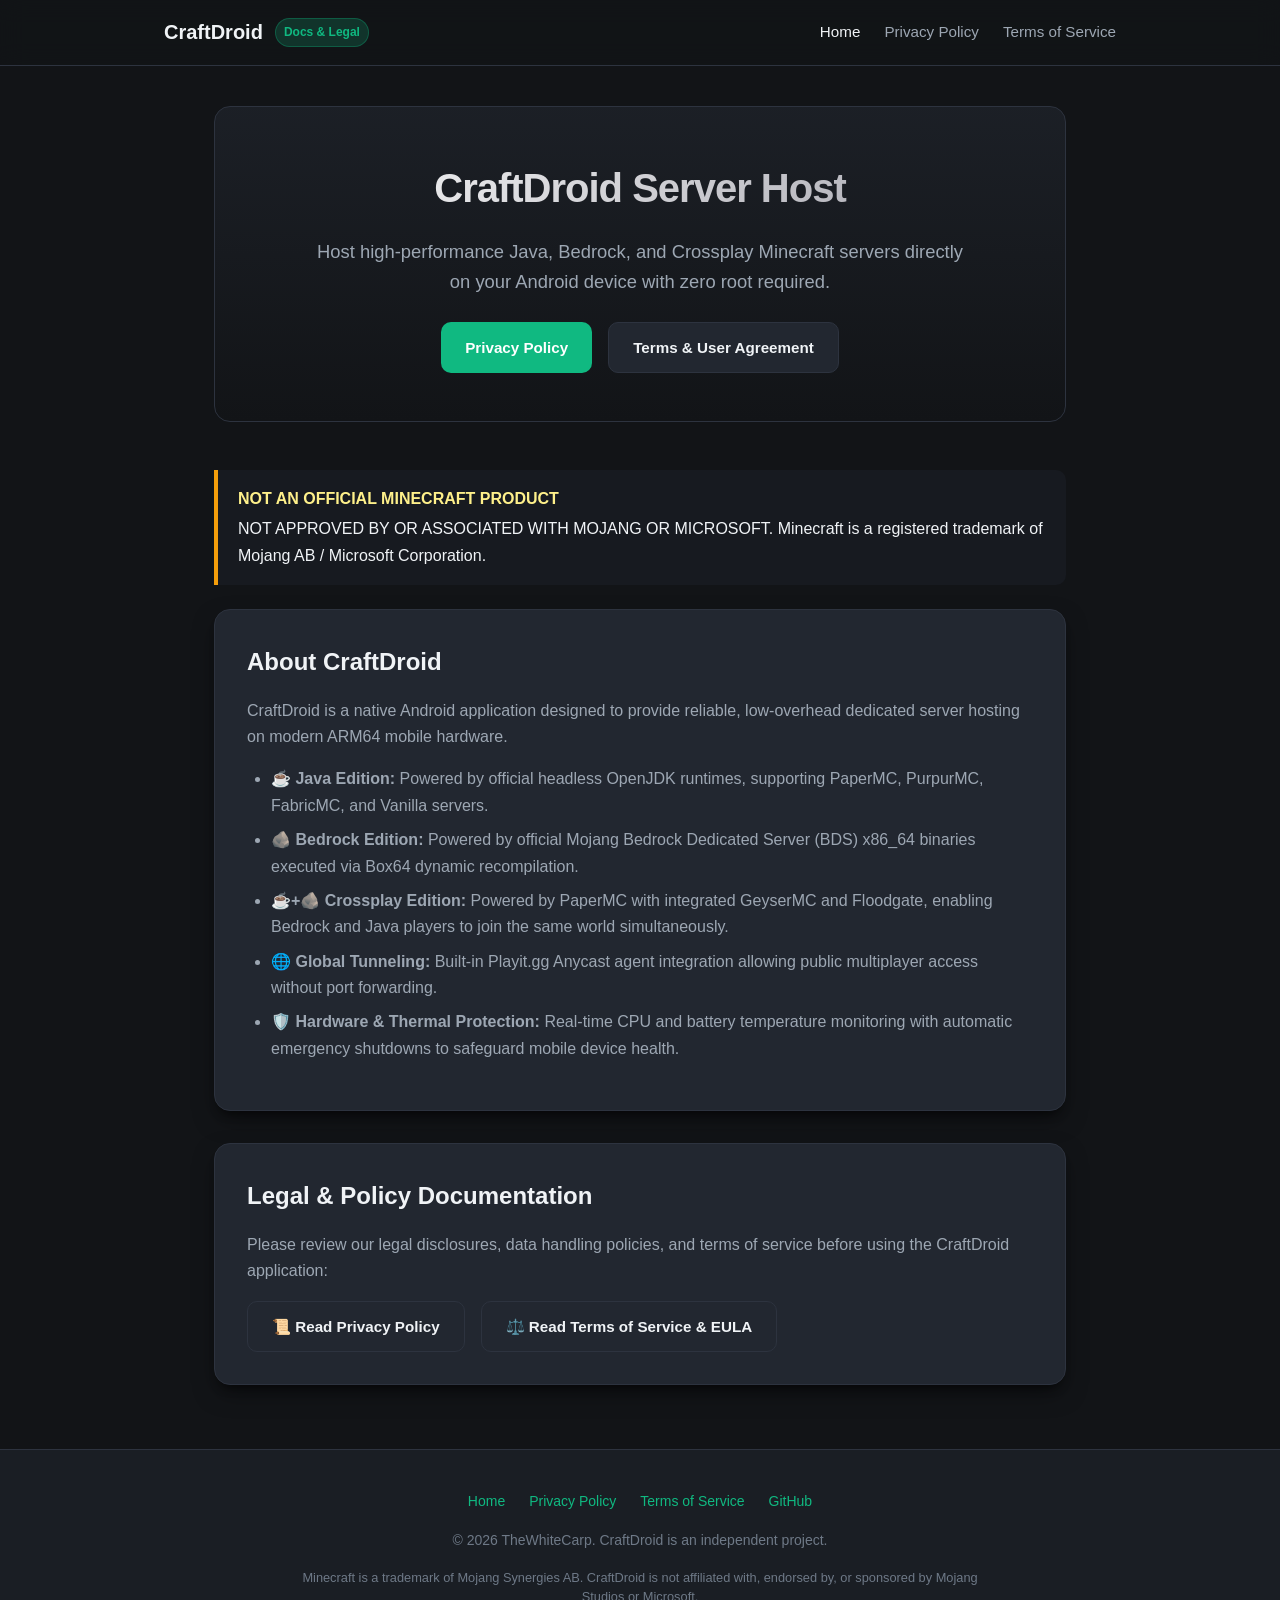
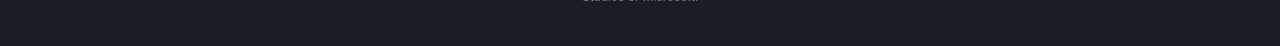
==== index.html @ e7276e92 "Initial commit: CraftDroid documentation, Privacy Policy, and Terms of Service" ====
<!DOCTYPE html>
<html lang="en">
<head>
  <meta charset="UTF-8">
  <meta name="viewport" content="width=device-width, initial-scale=1.0">
  <title>CraftDroid — Dedicated Minecraft Server Host for Android</title>
  <link rel="stylesheet" href="styles.css">
  <meta name="description" content="CraftDroid allows you to run high-performance Java, Bedrock, and Crossplay Minecraft servers directly on your Android device.">
</head>
<body>
  <header>
    <div class="nav-container">
      <a href="index.html" class="brand">
        CraftDroid <span class="badge">Docs & Legal</span>
      </a>
      <nav>
        <ul class="nav-links">
          <li><a href="index.html" class="active">Home</a></li>
          <li><a href="privacy.html">Privacy Policy</a></li>
          <li><a href="terms.html">Terms of Service</a></li>
        </ul>
      </nav>
    </div>
  </header>

  <main>
    <section class="hero">
      <h1>CraftDroid Server Host</h1>
      <p>Host high-performance Java, Bedrock, and Crossplay Minecraft servers directly on your Android device with zero root required.</p>
      <div class="btn-group">
        <a href="privacy.html" class="btn btn-primary">Privacy Policy</a>
        <a href="terms.html" class="btn btn-secondary">Terms & User Agreement</a>
      </div>
    </section>

    <div class="disclaimer-box">
      <strong>NOT AN OFFICIAL MINECRAFT PRODUCT</strong>
      NOT APPROVED BY OR ASSOCIATED WITH MOJANG OR MICROSOFT. Minecraft is a registered trademark of Mojang AB / Microsoft Corporation.
    </div>

    <section class="card">
      <h2>About CraftDroid</h2>
      <p>
        CraftDroid is a native Android application designed to provide reliable, low-overhead dedicated server hosting on modern ARM64 mobile hardware.
      </p>
      <ul>
        <li><strong>☕ Java Edition:</strong> Powered by official headless OpenJDK runtimes, supporting PaperMC, PurpurMC, FabricMC, and Vanilla servers.</li>
        <li><strong>🪨 Bedrock Edition:</strong> Powered by official Mojang Bedrock Dedicated Server (BDS) x86_64 binaries executed via Box64 dynamic recompilation.</li>
        <li><strong>☕+🪨 Crossplay Edition:</strong> Powered by PaperMC with integrated GeyserMC and Floodgate, enabling Bedrock and Java players to join the same world simultaneously.</li>
        <li><strong>🌐 Global Tunneling:</strong> Built-in Playit.gg Anycast agent integration allowing public multiplayer access without port forwarding.</li>
        <li><strong>🛡️ Hardware & Thermal Protection:</strong> Real-time CPU and battery temperature monitoring with automatic emergency shutdowns to safeguard mobile device health.</li>
      </ul>
    </section>

    <section class="card">
      <h2>Legal & Policy Documentation</h2>
      <p>
        Please review our legal disclosures, data handling policies, and terms of service before using the CraftDroid application:
      </p>
      <div class="btn-group" style="justify-content: flex-start;">
        <a href="privacy.html" class="btn btn-secondary">📜 Read Privacy Policy</a>
        <a href="terms.html" class="btn btn-secondary">⚖️ Read Terms of Service & EULA</a>
      </div>
    </section>
  </main>

  <footer>
    <div class="footer-content">
      <div class="footer-links">
        <a href="index.html">Home</a>
        <a href="privacy.html">Privacy Policy</a>
        <a href="terms.html">Terms of Service</a>
        <a href="https://github.com/TheWhiteCarp/CraftDroid.github.io" target="_blank" rel="noopener">GitHub</a>
      </div>
      <p>&copy; 2026 TheWhiteCarp. CraftDroid is an independent project.</p>
      <p class="footer-disclaimer">
        Minecraft is a trademark of Mojang Synergies AB. CraftDroid is not affiliated with, endorsed by, or sponsored by Mojang Studios or Microsoft.
      </p>
    </div>
  </footer>
</body>
</html>
---- styles.css ----
:root {
  --bg-primary: #121417;
  --bg-secondary: #1a1e24;
  --bg-card: #222730;
  --text-primary: #f0f3f6;
  --text-secondary: #9da7b3;
  --text-muted: #6e7987;
  --accent-green: #38bdf8;
  --accent-emerald: #10b981;
  --accent-warning: #f59e0b;
  --border-color: #2d333f;
  --header-bg: rgba(18, 20, 23, 0.85);
  --shadow: 0 10px 25px -5px rgba(0, 0, 0, 0.5), 0 8px 10px -6px rgba(0, 0, 0, 0.5);
  --radius-lg: 16px;
  --radius-md: 10px;
}

* {
  box-sizing: border-box;
  margin: 0;
  padding: 0;
}

body {
  font-family: -apple-system, BlinkMacSystemFont, "Segoe UI", Roboto, Helvetica, Arial, sans-serif;
  background-color: var(--bg-primary);
  color: var(--text-primary);
  line-height: 1.65;
  -webkit-font-smoothing: antialiased;
}

a {
  color: var(--accent-emerald);
  text-decoration: none;
  transition: color 0.2s ease;
}

a:hover {
  color: #34d399;
  text-decoration: underline;
}

header {
  position: sticky;
  top: 0;
  z-index: 100;
  background-color: var(--header-bg);
  backdrop-filter: blur(12px);
  -webkit-backdrop-filter: blur(12px);
  border-bottom: 1px solid var(--border-color);
}

.nav-container {
  max-width: 1000px;
  margin: 0 auto;
  padding: 1rem 1.5rem;
  display: flex;
  align-items: center;
  justify-content: space-between;
}

.brand {
  display: flex;
  align-items: center;
  gap: 0.75rem;
  font-weight: 700;
  font-size: 1.25rem;
  color: var(--text-primary);
  text-decoration: none;
}

.brand span.badge {
  font-size: 0.75rem;
  background: rgba(16, 185, 129, 0.2);
  color: var(--accent-emerald);
  padding: 0.2rem 0.5rem;
  border-radius: 9999px;
  border: 1px solid rgba(16, 185, 129, 0.3);
}

.nav-links {
  display: flex;
  gap: 1.5rem;
  list-style: none;
}

.nav-links a {
  color: var(--text-secondary);
  font-size: 0.95rem;
  font-weight: 500;
}

.nav-links a:hover,
.nav-links a.active {
  color: var(--text-primary);
  text-decoration: none;
}

main {
  max-width: 900px;
  margin: 2.5rem auto;
  padding: 0 1.5rem;
}

.hero {
  text-align: center;
  padding: 3rem 1rem;
  background: linear-gradient(180deg, rgba(34, 39, 48, 0.6) 0%, rgba(18, 20, 23, 0) 100%);
  border-radius: var(--radius-lg);
  border: 1px solid var(--border-color);
  margin-bottom: 3rem;
}

.hero h1 {
  font-size: 2.5rem;
  font-weight: 800;
  margin-bottom: 1rem;
  letter-spacing: -0.025em;
  background: linear-gradient(135deg, #ffffff 0%, #a1a1aa 100%);
  -webkit-background-clip: text;
  -webkit-text-fill-color: transparent;
}

.hero p {
  font-size: 1.15rem;
  color: var(--text-secondary);
  max-width: 650px;
  margin: 0 auto 1.5rem auto;
}

.btn-group {
  display: flex;
  gap: 1rem;
  justify-content: center;
  flex-wrap: wrap;
}

.btn {
  display: inline-flex;
  align-items: center;
  gap: 0.5rem;
  padding: 0.75rem 1.5rem;
  border-radius: var(--radius-md);
  font-weight: 600;
  font-size: 0.95rem;
  text-decoration: none;
  transition: all 0.2s ease;
}

.btn-primary {
  background-color: var(--accent-emerald);
  color: #ffffff;
}

.btn-primary:hover {
  background-color: #059669;
  text-decoration: none;
  transform: translateY(-1px);
}

.btn-secondary {
  background-color: var(--bg-card);
  color: var(--text-primary);
  border: 1px solid var(--border-color);
}

.btn-secondary:hover {
  background-color: var(--border-color);
  text-decoration: none;
}

.card {
  background-color: var(--bg-card);
  border: 1px solid var(--border-color);
  border-radius: var(--radius-lg);
  padding: 2rem;
  margin-bottom: 2rem;
  box-shadow: var(--shadow);
}

.card h2 {
  font-size: 1.5rem;
  font-weight: 700;
  margin-bottom: 1rem;
  color: var(--text-primary);
  display: flex;
  align-items: center;
  gap: 0.5rem;
}

.card h3 {
  font-size: 1.2rem;
  font-weight: 600;
  margin-top: 1.5rem;
  margin-bottom: 0.75rem;
  color: #e2e8f0;
}

.card p {
  color: var(--text-secondary);
  margin-bottom: 1rem;
}

.card ul, .card ol {
  color: var(--text-secondary);
  margin-left: 1.5rem;
  margin-bottom: 1rem;
}

.card li {
  margin-bottom: 0.5rem;
}

.alert {
  padding: 1rem 1.25rem;
  border-radius: var(--radius-md);
  margin-bottom: 1.5rem;
  display: flex;
  gap: 0.75rem;
  font-size: 0.95rem;
}

.alert-warning {
  background-color: rgba(245, 158, 11, 0.12);
  border: 1px solid rgba(245, 158, 11, 0.3);
  color: #fbbf24;
}

.alert-info {
  background-color: rgba(16, 185, 129, 0.12);
  border: 1px solid rgba(16, 185, 129, 0.3);
  color: #34d399;
}

.disclaimer-box {
  background-color: #171a20;
  border-left: 4px solid var(--accent-warning);
  padding: 1rem 1.25rem;
  margin: 1.5rem 0;
  border-radius: 0 var(--radius-md) var(--radius-md) 0;
}

.disclaimer-box strong {
  color: #fef08a;
  display: block;
  margin-bottom: 0.25rem;
}

footer {
  border-top: 1px solid var(--border-color);
  background-color: var(--bg-secondary);
  padding: 2.5rem 1.5rem;
  margin-top: 4rem;
  text-align: center;
  color: var(--text-muted);
  font-size: 0.875rem;
}

.footer-content {
  max-width: 900px;
  margin: 0 auto;
}

.footer-links {
  display: flex;
  justify-content: center;
  gap: 1.5rem;
  margin-bottom: 1rem;
}

.footer-disclaimer {
  max-width: 700px;
  margin: 1rem auto 0 auto;
  font-size: 0.8rem;
  line-height: 1.5;
  color: var(--text-muted);
}

@media (max-width: 640px) {
  .hero h1 {
    font-size: 2rem;
  }
  .nav-container {
    flex-direction: column;
    gap: 1rem;
  }
  .card {
    padding: 1.5rem;
  }
}
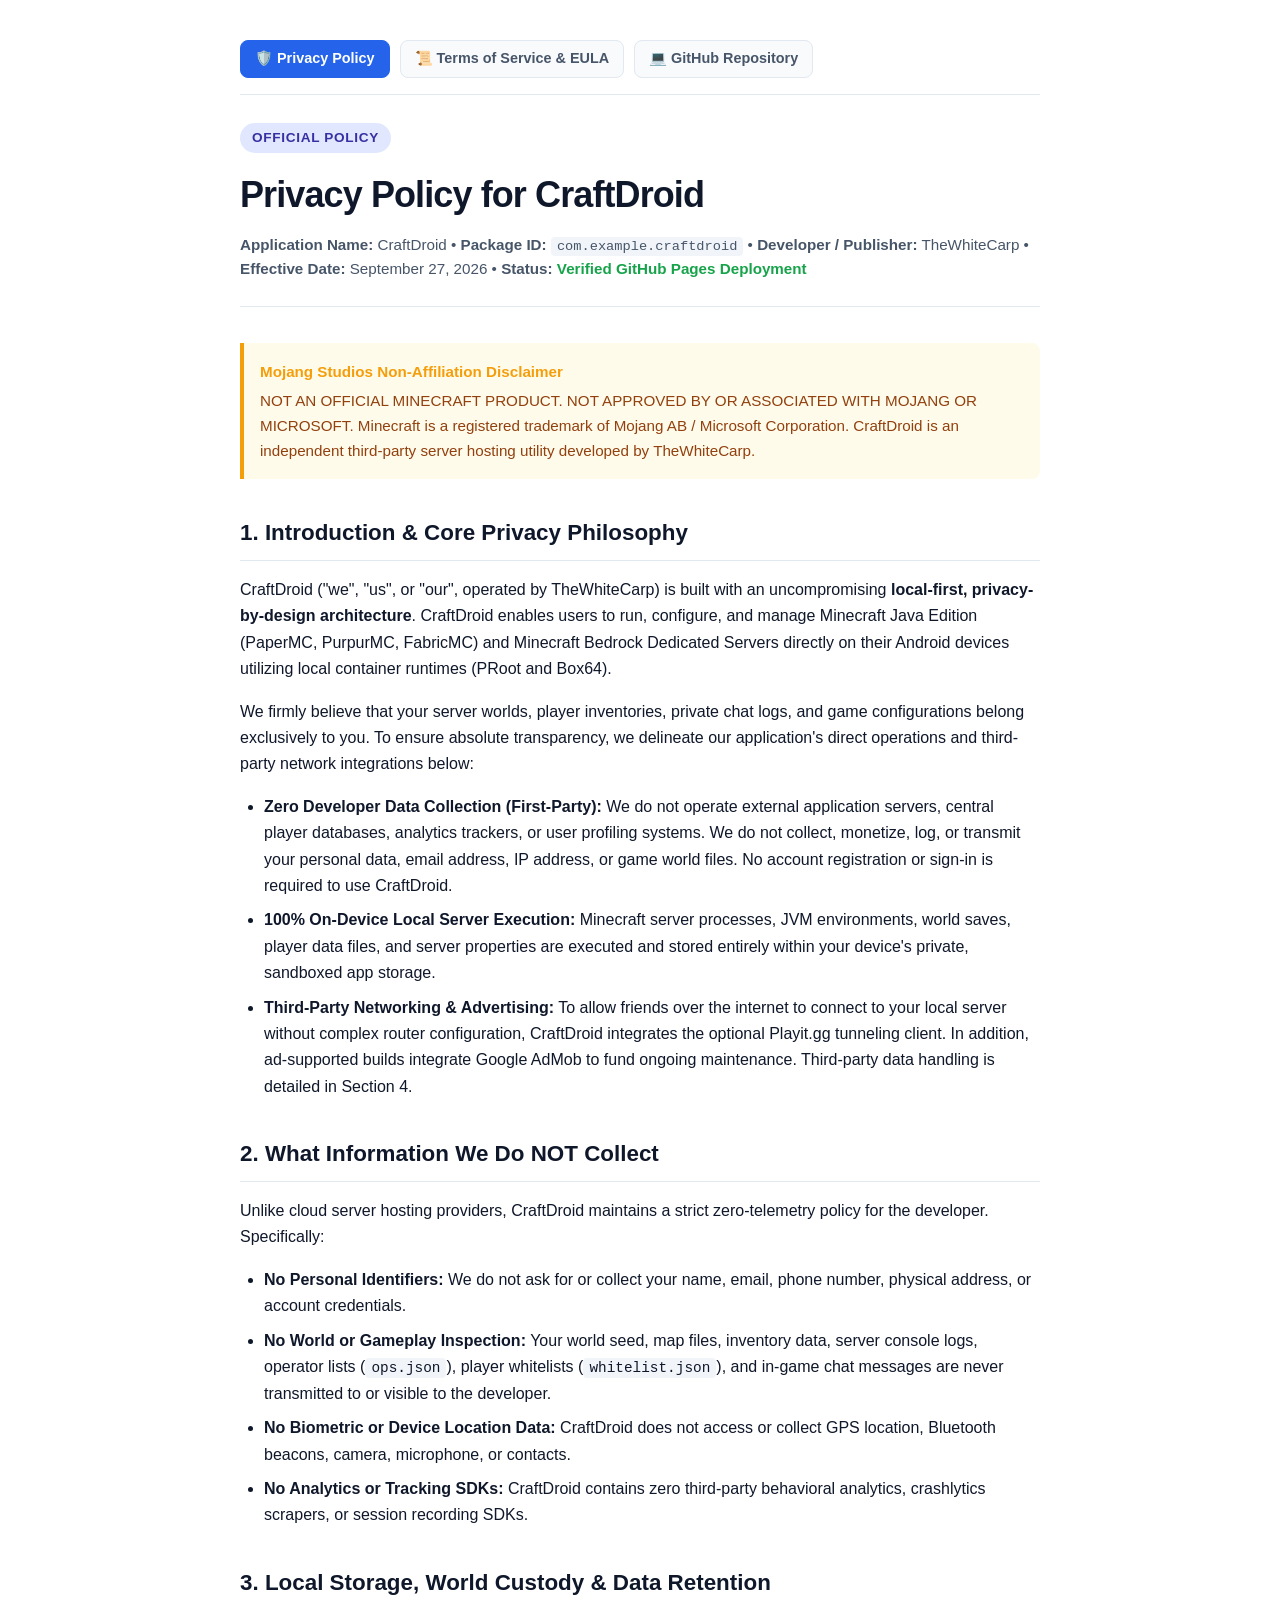
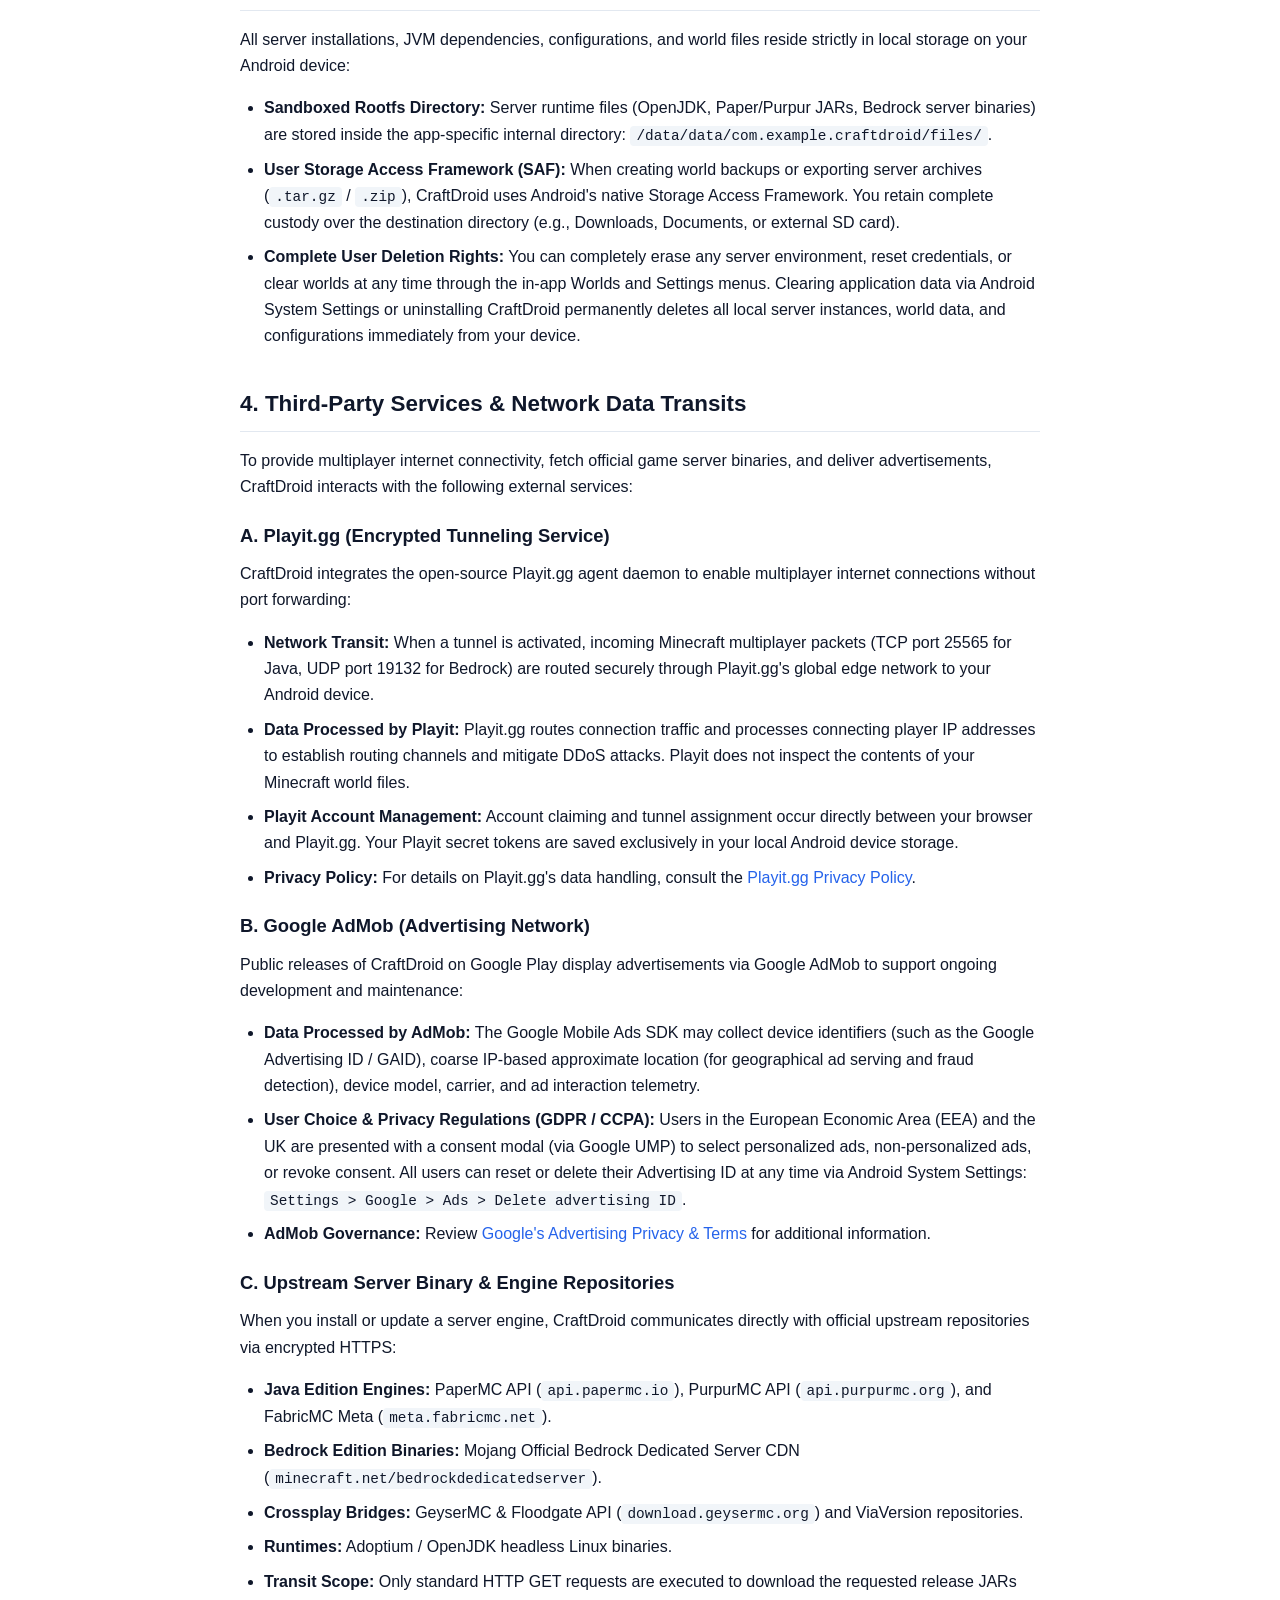
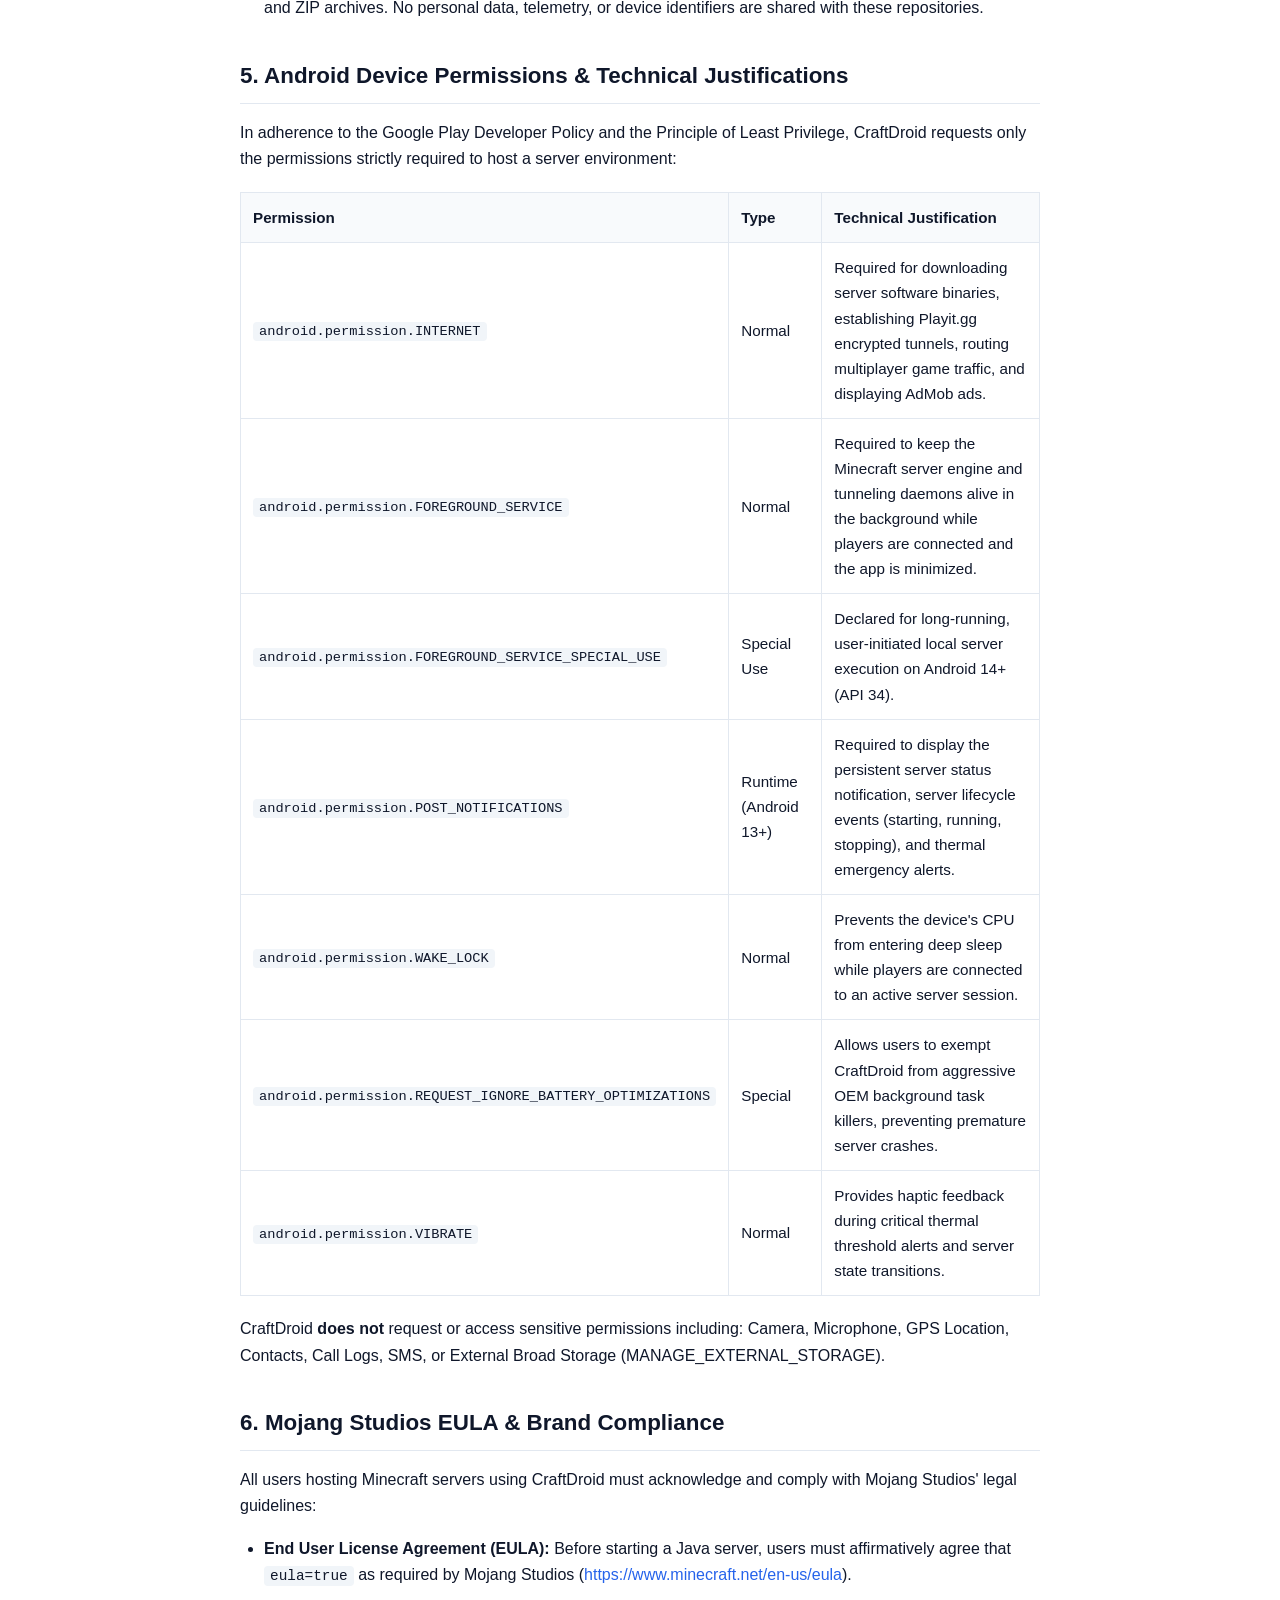
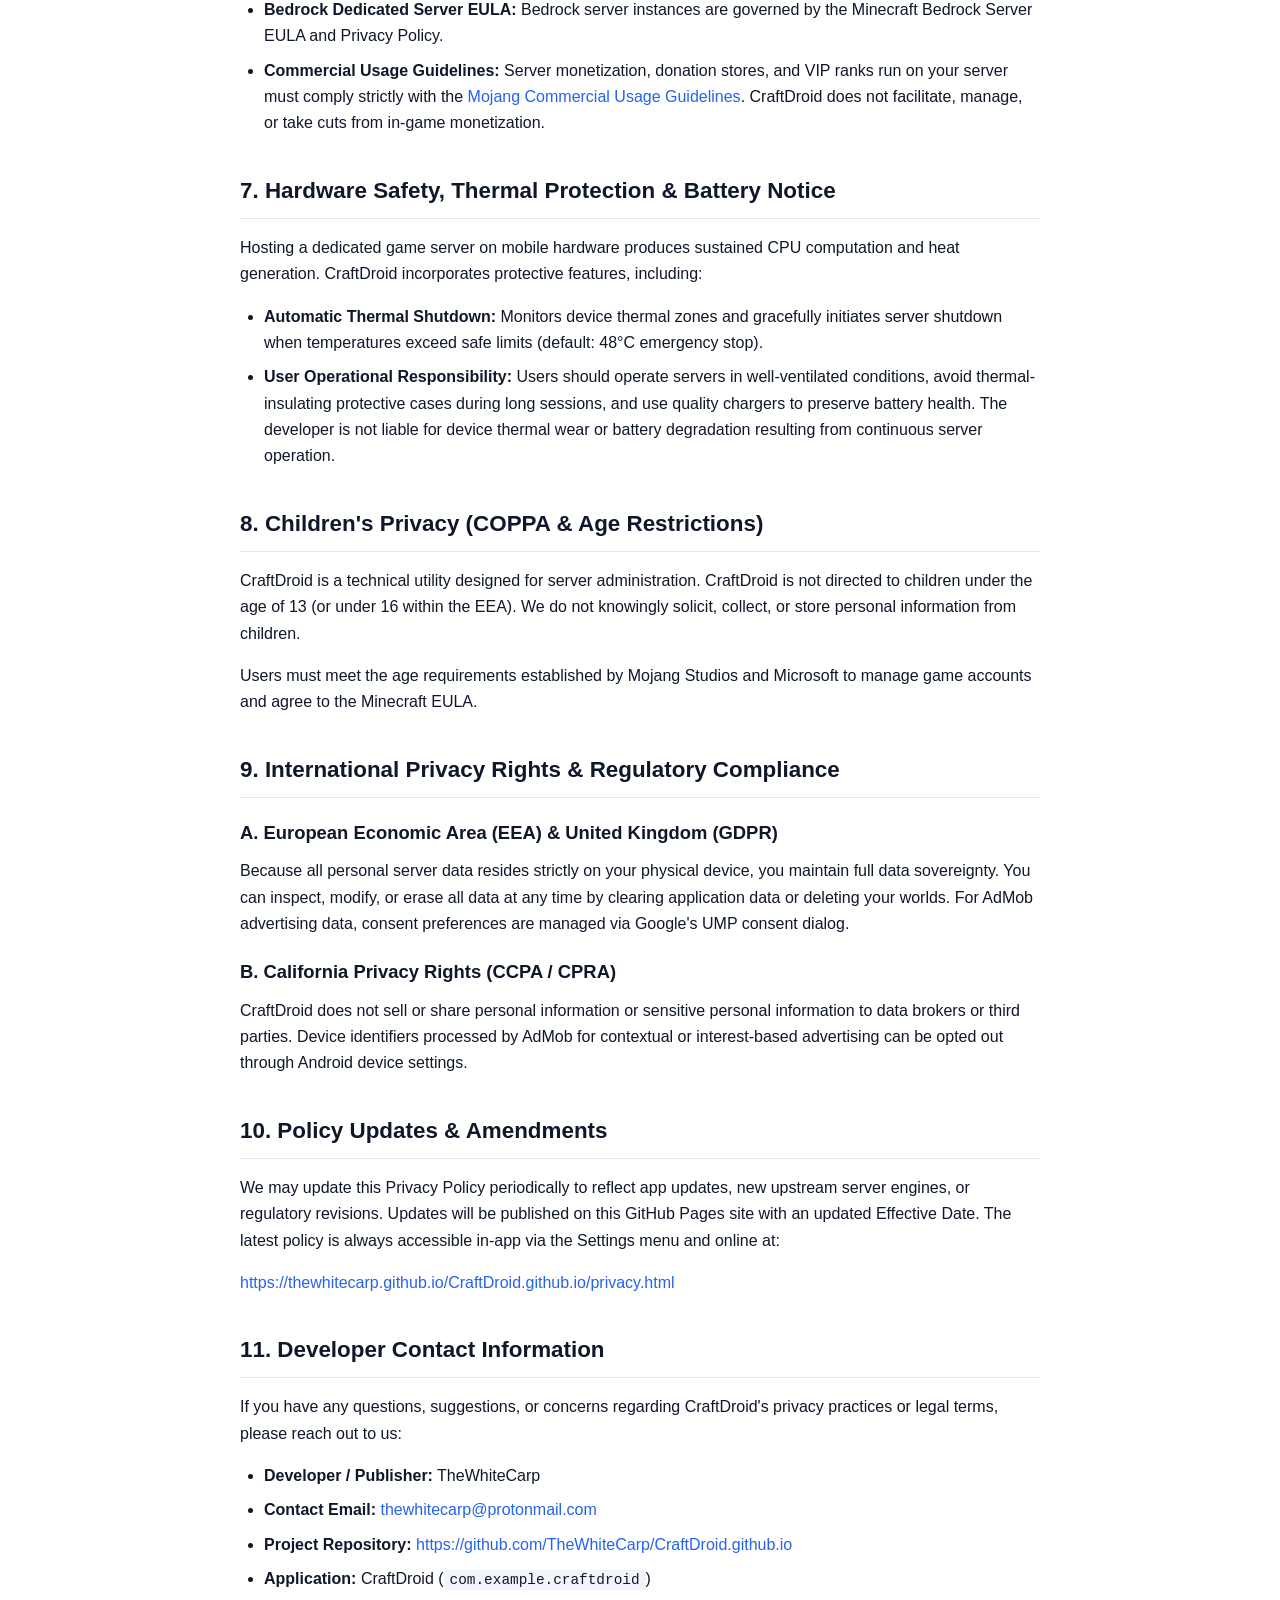
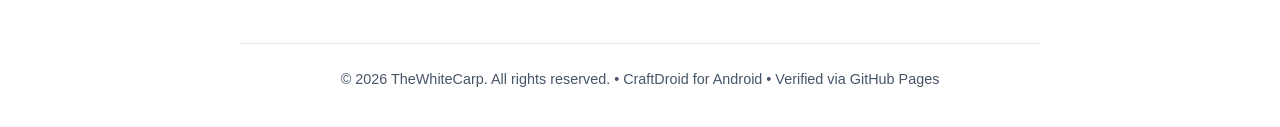
==== commit 75731f97: "Match UI and design to BRIEF.github.io with enhanced policies, terms, and Play Console Data Safety g" ====
--- a/index.html
+++ b/index.html
@@ -3,80 +3,440 @@
 <head>
   <meta charset="UTF-8">
   <meta name="viewport" content="width=device-width, initial-scale=1.0">
-  <title>CraftDroid — Dedicated Minecraft Server Host for Android</title>
-  <link rel="stylesheet" href="styles.css">
-  <meta name="description" content="CraftDroid allows you to run high-performance Java, Bedrock, and Crossplay Minecraft servers directly on your Android device.">
+  <title>Privacy Policy - CraftDroid</title>
+  <meta name="description" content="Privacy Policy for CraftDroid - An independent, local-first Minecraft server hosting and management utility for Android.">
+  <link rel="canonical" href="https://thewhitecarp.github.io/CraftDroid.github.io/">
+  <style>
+    :root {
+      --bg: #ffffff;
+      --card-bg: #f8fafc;
+      --text: #0f172a;
+      --text-muted: #475569;
+      --border: #e2e8f0;
+      --primary: #2563eb;
+      --primary-light: #eff6ff;
+      --badge-bg: #e0e7ff;
+      --badge-text: #3730a3;
+      --callout-bg: #f1f5f9;
+      --callout-border: #94a3b8;
+      --code-bg: #f1f5f9;
+      --warning-bg: #fffbeb;
+      --warning-border: #f59e0b;
+      --warning-text: #92400e;
+    }
+
+    @media (prefers-color-scheme: dark) {
+      :root {
+        --bg: #0b0f19;
+        --card-bg: #111827;
+        --text: #f3f4f6;
+        --text-muted: #9ca3af;
+        --border: #1f2937;
+        --primary: #3b82f6;
+        --primary-light: #1e293b;
+        --badge-bg: #312e81;
+        --badge-text: #c7d2fe;
+        --callout-bg: #1e293b;
+        --callout-border: #475569;
+        --code-bg: #1f2937;
+        --warning-bg: #1c1917;
+        --warning-border: #d97706;
+        --warning-text: #fef3c7;
+      }
+    }
+
+    * {
+      box-sizing: border-box;
+      margin: 0;
+      padding: 0;
+    }
+
+    body {
+      font-family: -apple-system, BlinkMacSystemFont, "Segoe UI", Roboto, Helvetica, Arial, sans-serif;
+      line-height: 1.65;
+      color: var(--text);
+      background-color: var(--bg);
+      padding: 40px 20px;
+    }
+
+    .container {
+      max-width: 800px;
+      margin: 0 auto;
+    }
+
+    /* Top Navigation Tabs */
+    .nav-tabs {
+      display: flex;
+      gap: 10px;
+      margin-bottom: 28px;
+      padding-bottom: 16px;
+      border-bottom: 1px solid var(--border);
+      flex-wrap: wrap;
+    }
+
+    .nav-tab {
+      display: inline-flex;
+      align-items: center;
+      gap: 6px;
+      padding: 6px 14px;
+      border-radius: 8px;
+      font-size: 0.9rem;
+      font-weight: 600;
+      color: var(--text-muted);
+      background-color: var(--card-bg);
+      border: 1px solid var(--border);
+      text-decoration: none;
+      transition: all 0.15s ease-in-out;
+    }
+
+    .nav-tab:hover {
+      color: var(--primary);
+      border-color: var(--primary);
+      text-decoration: none;
+    }
+
+    .nav-tab.active {
+      background-color: var(--primary);
+      color: #ffffff;
+      border-color: var(--primary);
+    }
+
+    header {
+      border-bottom: 1px solid var(--border);
+      padding-bottom: 24px;
+      margin-bottom: 36px;
+    }
+
+    .app-badge {
+      display: inline-block;
+      padding: 4px 12px;
+      border-radius: 9999px;
+      background: var(--badge-bg);
+      color: var(--badge-text);
+      font-size: 0.85rem;
+      font-weight: 600;
+      text-transform: uppercase;
+      letter-spacing: 0.05em;
+      margin-bottom: 12px;
+    }
+
+    h1 {
+      font-size: 2.25rem;
+      font-weight: 800;
+      letter-spacing: -0.025em;
+      color: var(--text);
+      margin-bottom: 8px;
+    }
+
+    .meta {
+      font-size: 0.95rem;
+      color: var(--text-muted);
+      line-height: 1.6;
+    }
+
+    h2 {
+      font-size: 1.4rem;
+      font-weight: 700;
+      margin-top: 36px;
+      margin-bottom: 16px;
+      padding-bottom: 8px;
+      border-bottom: 1px solid var(--border);
+      color: var(--text);
+    }
+
+    h3 {
+      font-size: 1.15rem;
+      font-weight: 600;
+      margin-top: 20px;
+      margin-bottom: 10px;
+      color: var(--text);
+    }
+
+    p {
+      margin-bottom: 16px;
+      color: var(--text);
+    }
+
+    ul, ol {
+      margin-bottom: 16px;
+      padding-left: 24px;
+      color: var(--text);
+    }
+
+    li {
+      margin-bottom: 8px;
+    }
+
+    a {
+      color: var(--primary);
+      text-decoration: none;
+    }
+
+    a:hover {
+      text-decoration: underline;
+    }
+
+    code {
+      font-family: ui-monospace, SFMono-Regular, Menlo, Monaco, Consolas, monospace;
+      font-size: 0.9em;
+      background-color: var(--code-bg);
+      padding: 2px 6px;
+      border-radius: 4px;
+    }
+
+    .callout {
+      background: var(--callout-bg);
+      border-left: 4px solid var(--callout-border);
+      padding: 16px;
+      border-radius: 0 8px 8px 0;
+      margin-bottom: 20px;
+      font-size: 0.95rem;
+    }
+
+    .callout strong {
+      display: block;
+      margin-bottom: 4px;
+      color: var(--text);
+    }
+
+    .callout-warning {
+      background: var(--warning-bg);
+      border-left-color: var(--warning-border);
+      color: var(--warning-text);
+    }
+
+    .callout-warning strong {
+      color: var(--warning-border);
+    }
+
+    table {
+      width: 100%;
+      border-collapse: collapse;
+      margin: 20px 0;
+      font-size: 0.95rem;
+    }
+
+    th, td {
+      border: 1px solid var(--border);
+      padding: 12px;
+      text-align: left;
+    }
+
+    th {
+      background-color: var(--card-bg);
+      font-weight: 600;
+    }
+
+    footer {
+      margin-top: 50px;
+      padding-top: 24px;
+      border-top: 1px solid var(--border);
+      font-size: 0.9rem;
+      color: var(--text-muted);
+      text-align: center;
+    }
+  </style>
 </head>
 <body>
+
+<div class="container">
+  <nav class="nav-tabs" aria-label="Documentation Navigation">
+    <a href="privacy.html" class="nav-tab active">🛡️ Privacy Policy</a>
+    <a href="terms.html" class="nav-tab">📜 Terms of Service &amp; EULA</a>
+    <a href="https://github.com/TheWhiteCarp/CraftDroid.github.io" target="_blank" rel="noopener" class="nav-tab">💻 GitHub Repository</a>
+  </nav>
+
   <header>
-    <div class="nav-container">
-      <a href="index.html" class="brand">
-        CraftDroid <span class="badge">Docs & Legal</span>
-      </a>
-      <nav>
-        <ul class="nav-links">
-          <li><a href="index.html" class="active">Home</a></li>
-          <li><a href="privacy.html">Privacy Policy</a></li>
-          <li><a href="terms.html">Terms of Service</a></li>
-        </ul>
-      </nav>
+    <span class="app-badge">Official Policy</span>
+    <h1>Privacy Policy for CraftDroid</h1>
+    <div class="meta">
+      <strong>Application Name:</strong> CraftDroid &bull; 
+      <strong>Package ID:</strong> <code>com.example.craftdroid</code> &bull; 
+      <strong>Developer / Publisher:</strong> TheWhiteCarp &bull; 
+      <strong>Effective Date:</strong> September 27, 2026 &bull; 
+      <strong>Status:</strong> <span style="color: #16a34a; font-weight: 600;">Verified GitHub Pages Deployment</span>
     </div>
   </header>
 
   <main>
-    <section class="hero">
-      <h1>CraftDroid Server Host</h1>
-      <p>Host high-performance Java, Bedrock, and Crossplay Minecraft servers directly on your Android device with zero root required.</p>
-      <div class="btn-group">
-        <a href="privacy.html" class="btn btn-primary">Privacy Policy</a>
-        <a href="terms.html" class="btn btn-secondary">Terms & User Agreement</a>
-      </div>
-    </section>
-
-    <div class="disclaimer-box">
-      <strong>NOT AN OFFICIAL MINECRAFT PRODUCT</strong>
-      NOT APPROVED BY OR ASSOCIATED WITH MOJANG OR MICROSOFT. Minecraft is a registered trademark of Mojang AB / Microsoft Corporation.
+    <div class="callout callout-warning">
+      <strong>Mojang Studios Non-Affiliation Disclaimer</strong>
+      NOT AN OFFICIAL MINECRAFT PRODUCT. NOT APPROVED BY OR ASSOCIATED WITH MOJANG OR MICROSOFT.
+      Minecraft is a registered trademark of Mojang AB / Microsoft Corporation. CraftDroid is an independent third-party server hosting utility developed by TheWhiteCarp.
     </div>
 
-    <section class="card">
-      <h2>About CraftDroid</h2>
-      <p>
-        CraftDroid is a native Android application designed to provide reliable, low-overhead dedicated server hosting on modern ARM64 mobile hardware.
-      </p>
-      <ul>
-        <li><strong>☕ Java Edition:</strong> Powered by official headless OpenJDK runtimes, supporting PaperMC, PurpurMC, FabricMC, and Vanilla servers.</li>
-        <li><strong>🪨 Bedrock Edition:</strong> Powered by official Mojang Bedrock Dedicated Server (BDS) x86_64 binaries executed via Box64 dynamic recompilation.</li>
-        <li><strong>☕+🪨 Crossplay Edition:</strong> Powered by PaperMC with integrated GeyserMC and Floodgate, enabling Bedrock and Java players to join the same world simultaneously.</li>
-        <li><strong>🌐 Global Tunneling:</strong> Built-in Playit.gg Anycast agent integration allowing public multiplayer access without port forwarding.</li>
-        <li><strong>🛡️ Hardware & Thermal Protection:</strong> Real-time CPU and battery temperature monitoring with automatic emergency shutdowns to safeguard mobile device health.</li>
-      </ul>
-    </section>
-
-    <section class="card">
-      <h2>Legal & Policy Documentation</h2>
-      <p>
-        Please review our legal disclosures, data handling policies, and terms of service before using the CraftDroid application:
-      </p>
-      <div class="btn-group" style="justify-content: flex-start;">
-        <a href="privacy.html" class="btn btn-secondary">📜 Read Privacy Policy</a>
-        <a href="terms.html" class="btn btn-secondary">⚖️ Read Terms of Service & EULA</a>
-      </div>
+    <section>
+      <h2>1. Introduction &amp; Core Privacy Philosophy</h2>
+      <p>CraftDroid ("we", "us", or "our", operated by TheWhiteCarp) is built with an uncompromising <strong>local-first, privacy-by-design architecture</strong>. CraftDroid enables users to run, configure, and manage Minecraft Java Edition (PaperMC, PurpurMC, FabricMC) and Minecraft Bedrock Dedicated Servers directly on their Android devices utilizing local container runtimes (PRoot and Box64).</p>
+      <p>We firmly believe that your server worlds, player inventories, private chat logs, and game configurations belong exclusively to you. To ensure absolute transparency, we delineate our application's direct operations and third-party network integrations below:</p>
+      <ul>
+        <li><strong>Zero Developer Data Collection (First-Party):</strong> We do not operate external application servers, central player databases, analytics trackers, or user profiling systems. We do not collect, monetize, log, or transmit your personal data, email address, IP address, or game world files. No account registration or sign-in is required to use CraftDroid.</li>
+        <li><strong>100% On-Device Local Server Execution:</strong> Minecraft server processes, JVM environments, world saves, player data files, and server properties are executed and stored entirely within your device's private, sandboxed app storage.</li>
+        <li><strong>Third-Party Networking &amp; Advertising:</strong> To allow friends over the internet to connect to your local server without complex router configuration, CraftDroid integrates the optional Playit.gg tunneling client. In addition, ad-supported builds integrate Google AdMob to fund ongoing maintenance. Third-party data handling is detailed in Section 4.</li>
+      </ul>
+    </section>
+
+    <section>
+      <h2>2. What Information We Do NOT Collect</h2>
+      <p>Unlike cloud server hosting providers, CraftDroid maintains a strict zero-telemetry policy for the developer. Specifically:</p>
+      <ul>
+        <li><strong>No Personal Identifiers:</strong> We do not ask for or collect your name, email, phone number, physical address, or account credentials.</li>
+        <li><strong>No World or Gameplay Inspection:</strong> Your world seed, map files, inventory data, server console logs, operator lists (<code>ops.json</code>), player whitelists (<code>whitelist.json</code>), and in-game chat messages are never transmitted to or visible to the developer.</li>
+        <li><strong>No Biometric or Device Location Data:</strong> CraftDroid does not access or collect GPS location, Bluetooth beacons, camera, microphone, or contacts.</li>
+        <li><strong>No Analytics or Tracking SDKs:</strong> CraftDroid contains zero third-party behavioral analytics, crashlytics scrapers, or session recording SDKs.</li>
+      </ul>
+    </section>
+
+    <section>
+      <h2>3. Local Storage, World Custody &amp; Data Retention</h2>
+      <p>All server installations, JVM dependencies, configurations, and world files reside strictly in local storage on your Android device:</p>
+      <ul>
+        <li><strong>Sandboxed Rootfs Directory:</strong> Server runtime files (OpenJDK, Paper/Purpur JARs, Bedrock server binaries) are stored inside the app-specific internal directory: <code>/data/data/com.example.craftdroid/files/</code>.</li>
+        <li><strong>User Storage Access Framework (SAF):</strong> When creating world backups or exporting server archives (<code>.tar.gz</code> / <code>.zip</code>), CraftDroid uses Android's native Storage Access Framework. You retain complete custody over the destination directory (e.g., Downloads, Documents, or external SD card).</li>
+        <li><strong>Complete User Deletion Rights:</strong> You can completely erase any server environment, reset credentials, or clear worlds at any time through the in-app Worlds and Settings menus. Clearing application data via Android System Settings or uninstalling CraftDroid permanently deletes all local server instances, world data, and configurations immediately from your device.</li>
+      </ul>
+    </section>
+
+    <section>
+      <h2>4. Third-Party Services &amp; Network Data Transits</h2>
+      <p>To provide multiplayer internet connectivity, fetch official game server binaries, and deliver advertisements, CraftDroid interacts with the following external services:</p>
+
+      <h3>A. Playit.gg (Encrypted Tunneling Service)</h3>
+      <p>CraftDroid integrates the open-source Playit.gg agent daemon to enable multiplayer internet connections without port forwarding:</p>
+      <ul>
+        <li><strong>Network Transit:</strong> When a tunnel is activated, incoming Minecraft multiplayer packets (TCP port 25565 for Java, UDP port 19132 for Bedrock) are routed securely through Playit.gg's global edge network to your Android device.</li>
+        <li><strong>Data Processed by Playit:</strong> Playit.gg routes connection traffic and processes connecting player IP addresses to establish routing channels and mitigate DDoS attacks. Playit does not inspect the contents of your Minecraft world files.</li>
+        <li><strong>Playit Account Management:</strong> Account claiming and tunnel assignment occur directly between your browser and Playit.gg. Your Playit secret tokens are saved exclusively in your local Android device storage.</li>
+        <li><strong>Privacy Policy:</strong> For details on Playit.gg's data handling, consult the <a href="https://playit.gg/privacy" target="_blank" rel="noopener">Playit.gg Privacy Policy</a>.</li>
+      </ul>
+
+      <h3>B. Google AdMob (Advertising Network)</h3>
+      <p>Public releases of CraftDroid on Google Play display advertisements via Google AdMob to support ongoing development and maintenance:</p>
+      <ul>
+        <li><strong>Data Processed by AdMob:</strong> The Google Mobile Ads SDK may collect device identifiers (such as the Google Advertising ID / GAID), coarse IP-based approximate location (for geographical ad serving and fraud detection), device model, carrier, and ad interaction telemetry.</li>
+        <li><strong>User Choice &amp; Privacy Regulations (GDPR / CCPA):</strong> Users in the European Economic Area (EEA) and the UK are presented with a consent modal (via Google UMP) to select personalized ads, non-personalized ads, or revoke consent. All users can reset or delete their Advertising ID at any time via Android System Settings: <code>Settings &gt; Google &gt; Ads &gt; Delete advertising ID</code>.</li>
+        <li><strong>AdMob Governance:</strong> Review <a href="https://policies.google.com/technologies/ads" target="_blank" rel="noopener">Google's Advertising Privacy &amp; Terms</a> for additional information.</li>
+      </ul>
+
+      <h3>C. Upstream Server Binary &amp; Engine Repositories</h3>
+      <p>When you install or update a server engine, CraftDroid communicates directly with official upstream repositories via encrypted HTTPS:</p>
+      <ul>
+        <li><strong>Java Edition Engines:</strong> PaperMC API (<code>api.papermc.io</code>), PurpurMC API (<code>api.purpurmc.org</code>), and FabricMC Meta (<code>meta.fabricmc.net</code>).</li>
+        <li><strong>Bedrock Edition Binaries:</strong> Mojang Official Bedrock Dedicated Server CDN (<code>minecraft.net/bedrockdedicatedserver</code>).</li>
+        <li><strong>Crossplay Bridges:</strong> GeyserMC &amp; Floodgate API (<code>download.geysermc.org</code>) and ViaVersion repositories.</li>
+        <li><strong>Runtimes:</strong> Adoptium / OpenJDK headless Linux binaries.</li>
+        <li><strong>Transit Scope:</strong> Only standard HTTP GET requests are executed to download the requested release JARs and ZIP archives. No personal data, telemetry, or device identifiers are shared with these repositories.</li>
+      </ul>
+    </section>
+
+    <section>
+      <h2>5. Android Device Permissions &amp; Technical Justifications</h2>
+      <p>In adherence to the Google Play Developer Policy and the Principle of Least Privilege, CraftDroid requests only the permissions strictly required to host a server environment:</p>
+      <table>
+        <thead>
+          <tr>
+            <th>Permission</th>
+            <th>Type</th>
+            <th>Technical Justification</th>
+          </tr>
+        </thead>
+        <tbody>
+          <tr>
+            <td><code>android.permission.INTERNET</code></td>
+            <td>Normal</td>
+            <td>Required for downloading server software binaries, establishing Playit.gg encrypted tunnels, routing multiplayer game traffic, and displaying AdMob ads.</td>
+          </tr>
+          <tr>
+            <td><code>android.permission.FOREGROUND_SERVICE</code></td>
+            <td>Normal</td>
+            <td>Required to keep the Minecraft server engine and tunneling daemons alive in the background while players are connected and the app is minimized.</td>
+          </tr>
+          <tr>
+            <td><code>android.permission.FOREGROUND_SERVICE_SPECIAL_USE</code></td>
+            <td>Special Use</td>
+            <td>Declared for long-running, user-initiated local server execution on Android 14+ (API 34).</td>
+          </tr>
+          <tr>
+            <td><code>android.permission.POST_NOTIFICATIONS</code></td>
+            <td>Runtime (Android 13+)</td>
+            <td>Required to display the persistent server status notification, server lifecycle events (starting, running, stopping), and thermal emergency alerts.</td>
+          </tr>
+          <tr>
+            <td><code>android.permission.WAKE_LOCK</code></td>
+            <td>Normal</td>
+            <td>Prevents the device's CPU from entering deep sleep while players are connected to an active server session.</td>
+          </tr>
+          <tr>
+            <td><code>android.permission.REQUEST_IGNORE_BATTERY_OPTIMIZATIONS</code></td>
+            <td>Special</td>
+            <td>Allows users to exempt CraftDroid from aggressive OEM background task killers, preventing premature server crashes.</td>
+          </tr>
+          <tr>
+            <td><code>android.permission.VIBRATE</code></td>
+            <td>Normal</td>
+            <td>Provides haptic feedback during critical thermal threshold alerts and server state transitions.</td>
+          </tr>
+        </tbody>
+      </table>
+      <p>CraftDroid <strong>does not</strong> request or access sensitive permissions including: Camera, Microphone, GPS Location, Contacts, Call Logs, SMS, or External Broad Storage (MANAGE_EXTERNAL_STORAGE).</p>
+    </section>
+
+    <section>
+      <h2>6. Mojang Studios EULA &amp; Brand Compliance</h2>
+      <p>All users hosting Minecraft servers using CraftDroid must acknowledge and comply with Mojang Studios' legal guidelines:</p>
+      <ul>
+        <li><strong>End User License Agreement (EULA):</strong> Before starting a Java server, users must affirmatively agree that <code>eula=true</code> as required by Mojang Studios (<a href="https://www.minecraft.net/en-us/eula" target="_blank" rel="noopener">https://www.minecraft.net/en-us/eula</a>).</li>
+        <li><strong>Bedrock Dedicated Server EULA:</strong> Bedrock server instances are governed by the Minecraft Bedrock Server EULA and Privacy Policy.</li>
+        <li><strong>Commercial Usage Guidelines:</strong> Server monetization, donation stores, and VIP ranks run on your server must comply strictly with the <a href="https://www.minecraft.net/en-us/usage-guidelines" target="_blank" rel="noopener">Mojang Commercial Usage Guidelines</a>. CraftDroid does not facilitate, manage, or take cuts from in-game monetization.</li>
+      </ul>
+    </section>
+
+    <section>
+      <h2>7. Hardware Safety, Thermal Protection &amp; Battery Notice</h2>
+      <p>Hosting a dedicated game server on mobile hardware produces sustained CPU computation and heat generation. CraftDroid incorporates protective features, including:</p>
+      <ul>
+        <li><strong>Automatic Thermal Shutdown:</strong> Monitors device thermal zones and gracefully initiates server shutdown when temperatures exceed safe limits (default: 48°C emergency stop).</li>
+        <li><strong>User Operational Responsibility:</strong> Users should operate servers in well-ventilated conditions, avoid thermal-insulating protective cases during long sessions, and use quality chargers to preserve battery health. The developer is not liable for device thermal wear or battery degradation resulting from continuous server operation.</li>
+      </ul>
+    </section>
+
+    <section>
+      <h2>8. Children's Privacy (COPPA &amp; Age Restrictions)</h2>
+      <p>CraftDroid is a technical utility designed for server administration. CraftDroid is not directed to children under the age of 13 (or under 16 within the EEA). We do not knowingly solicit, collect, or store personal information from children.</p>
+      <p>Users must meet the age requirements established by Mojang Studios and Microsoft to manage game accounts and agree to the Minecraft EULA.</p>
+    </section>
+
+    <section>
+      <h2>9. International Privacy Rights &amp; Regulatory Compliance</h2>
+      <h3>A. European Economic Area (EEA) &amp; United Kingdom (GDPR)</h3>
+      <p>Because all personal server data resides strictly on your physical device, you maintain full data sovereignty. You can inspect, modify, or erase all data at any time by clearing application data or deleting your worlds. For AdMob advertising data, consent preferences are managed via Google's UMP consent dialog.</p>
+
+      <h3>B. California Privacy Rights (CCPA / CPRA)</h3>
+      <p>CraftDroid does not sell or share personal information or sensitive personal information to data brokers or third parties. Device identifiers processed by AdMob for contextual or interest-based advertising can be opted out through Android device settings.</p>
+    </section>
+
+    <section>
+      <h2>10. Policy Updates &amp; Amendments</h2>
+      <p>We may update this Privacy Policy periodically to reflect app updates, new upstream server engines, or regulatory revisions. Updates will be published on this GitHub Pages site with an updated Effective Date. The latest policy is always accessible in-app via the Settings menu and online at:</p>
+      <p><a href="https://thewhitecarp.github.io/CraftDroid.github.io/privacy.html">https://thewhitecarp.github.io/CraftDroid.github.io/privacy.html</a></p>
+    </section>
+
+    <section>
+      <h2>11. Developer Contact Information</h2>
+      <p>If you have any questions, suggestions, or concerns regarding CraftDroid's privacy practices or legal terms, please reach out to us:</p>
+      <ul>
+        <li><strong>Developer / Publisher:</strong> TheWhiteCarp</li>
+        <li><strong>Contact Email:</strong> <a href="mailto:thewhitecarp@protonmail.com">thewhitecarp@protonmail.com</a></li>
+        <li><strong>Project Repository:</strong> <a href="https://github.com/TheWhiteCarp/CraftDroid.github.io" target="_blank" rel="noopener">https://github.com/TheWhiteCarp/CraftDroid.github.io</a></li>
+        <li><strong>Application:</strong> CraftDroid (<code>com.example.craftdroid</code>)</li>
+      </ul>
     </section>
   </main>
 
   <footer>
-    <div class="footer-content">
-      <div class="footer-links">
-        <a href="index.html">Home</a>
-        <a href="privacy.html">Privacy Policy</a>
-        <a href="terms.html">Terms of Service</a>
-        <a href="https://github.com/TheWhiteCarp/CraftDroid.github.io" target="_blank" rel="noopener">GitHub</a>
-      </div>
-      <p>&copy; 2026 TheWhiteCarp. CraftDroid is an independent project.</p>
-      <p class="footer-disclaimer">
-        Minecraft is a trademark of Mojang Synergies AB. CraftDroid is not affiliated with, endorsed by, or sponsored by Mojang Studios or Microsoft.
-      </p>
-    </div>
+    &copy; 2026 TheWhiteCarp. All rights reserved. &bull; CraftDroid for Android &bull; Verified via GitHub Pages
   </footer>
+</div>
+
 </body>
 </html>
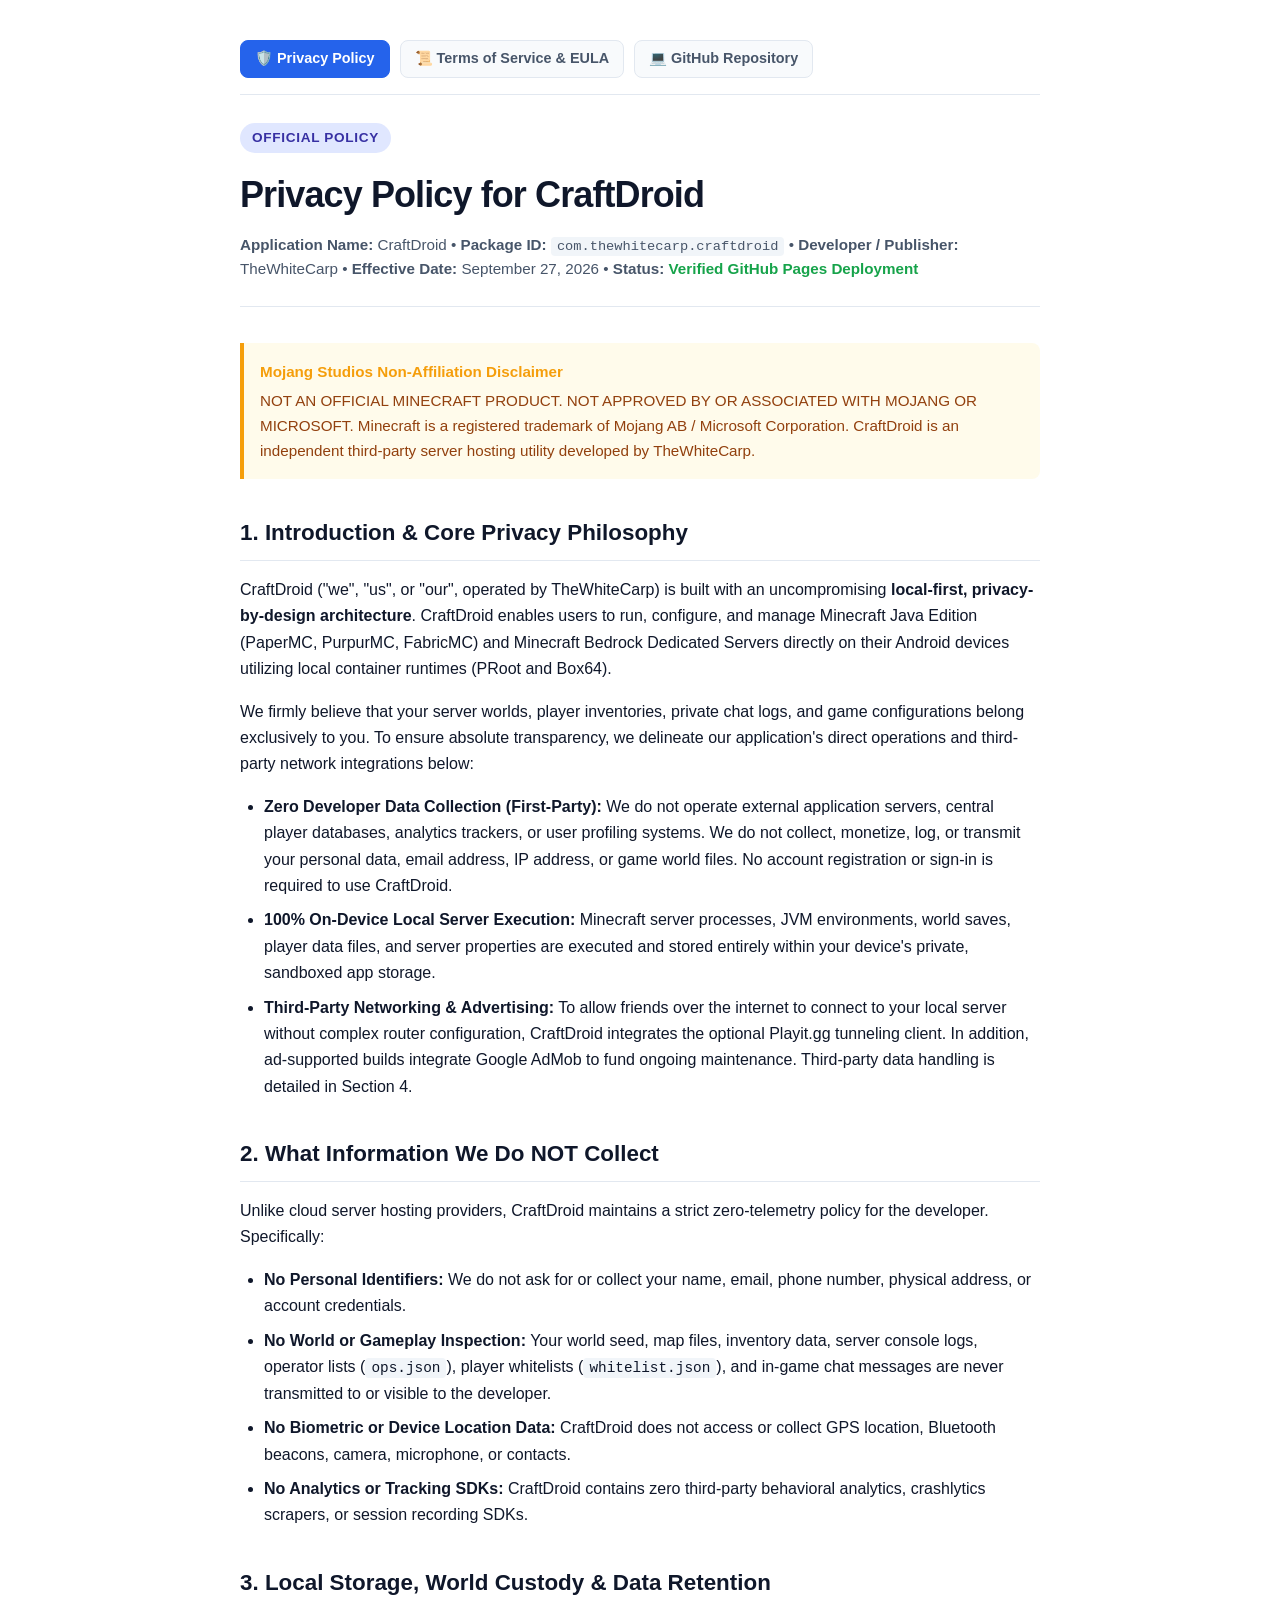
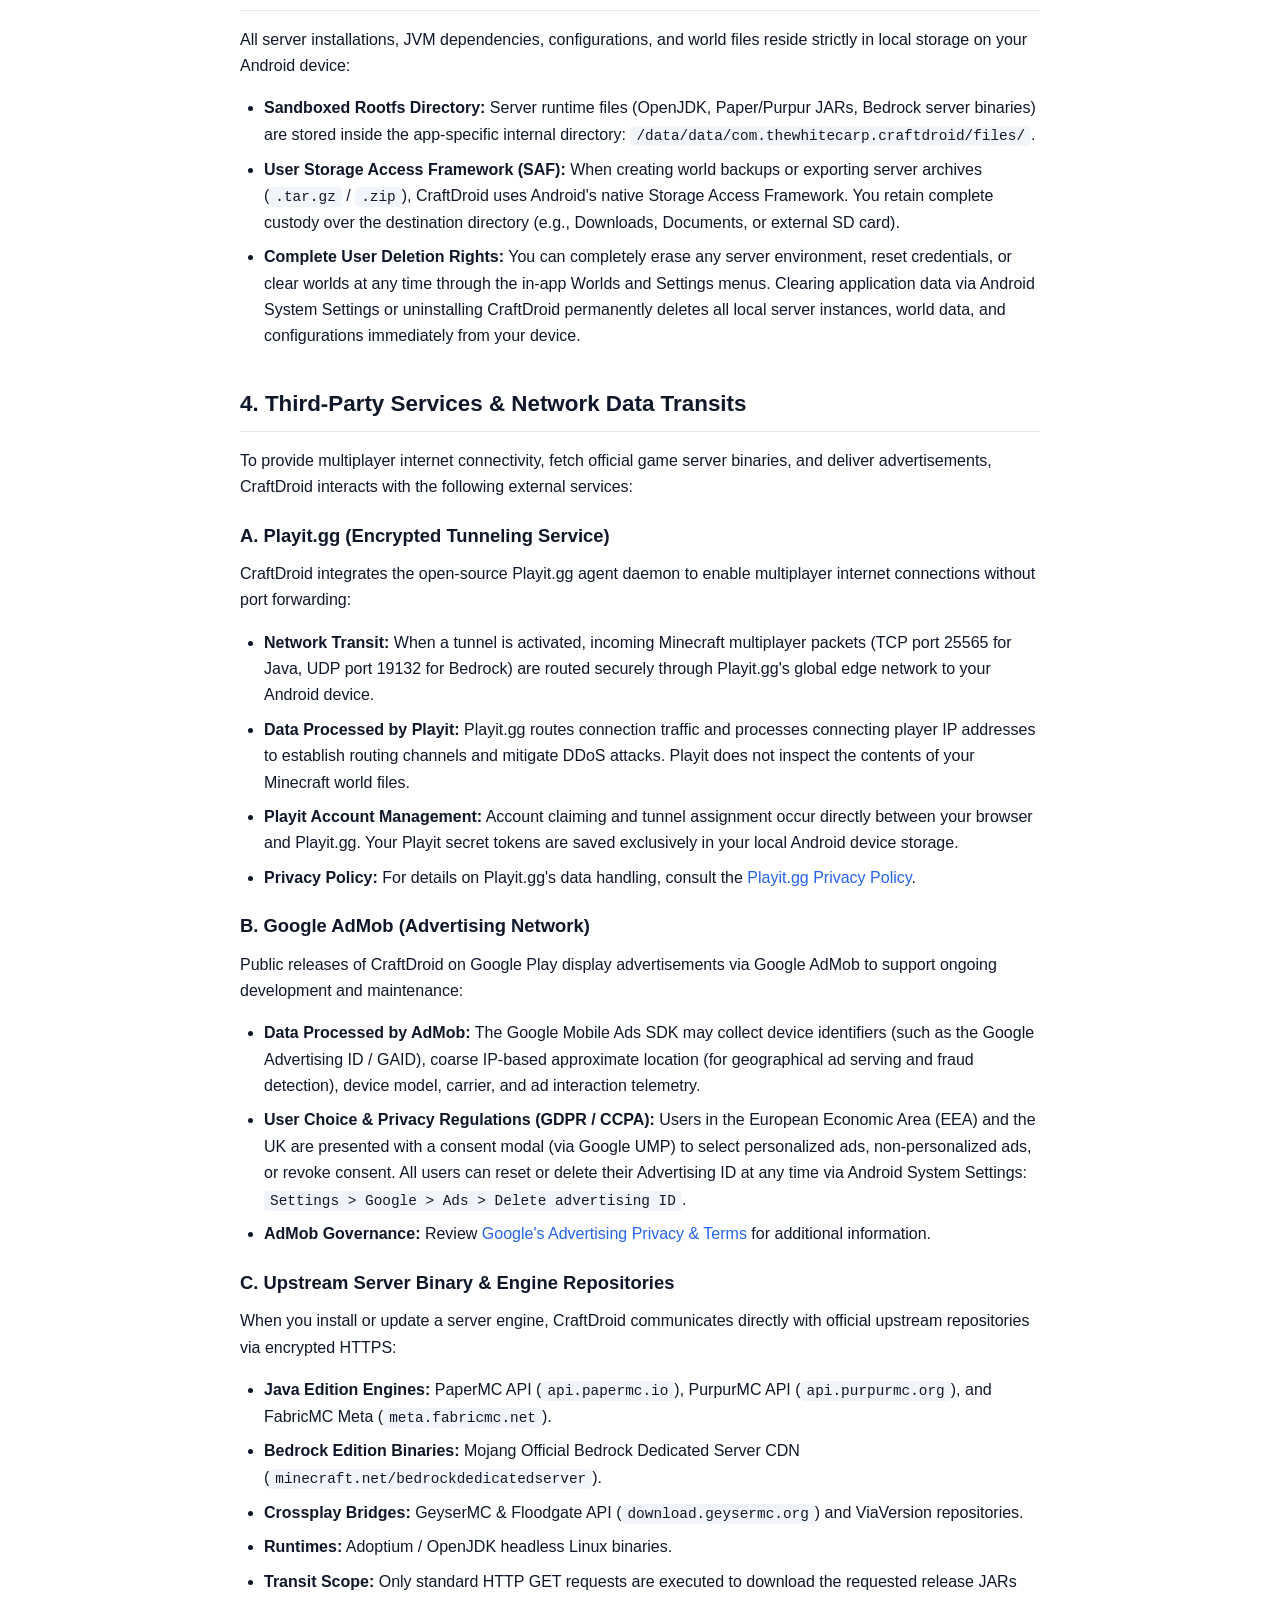
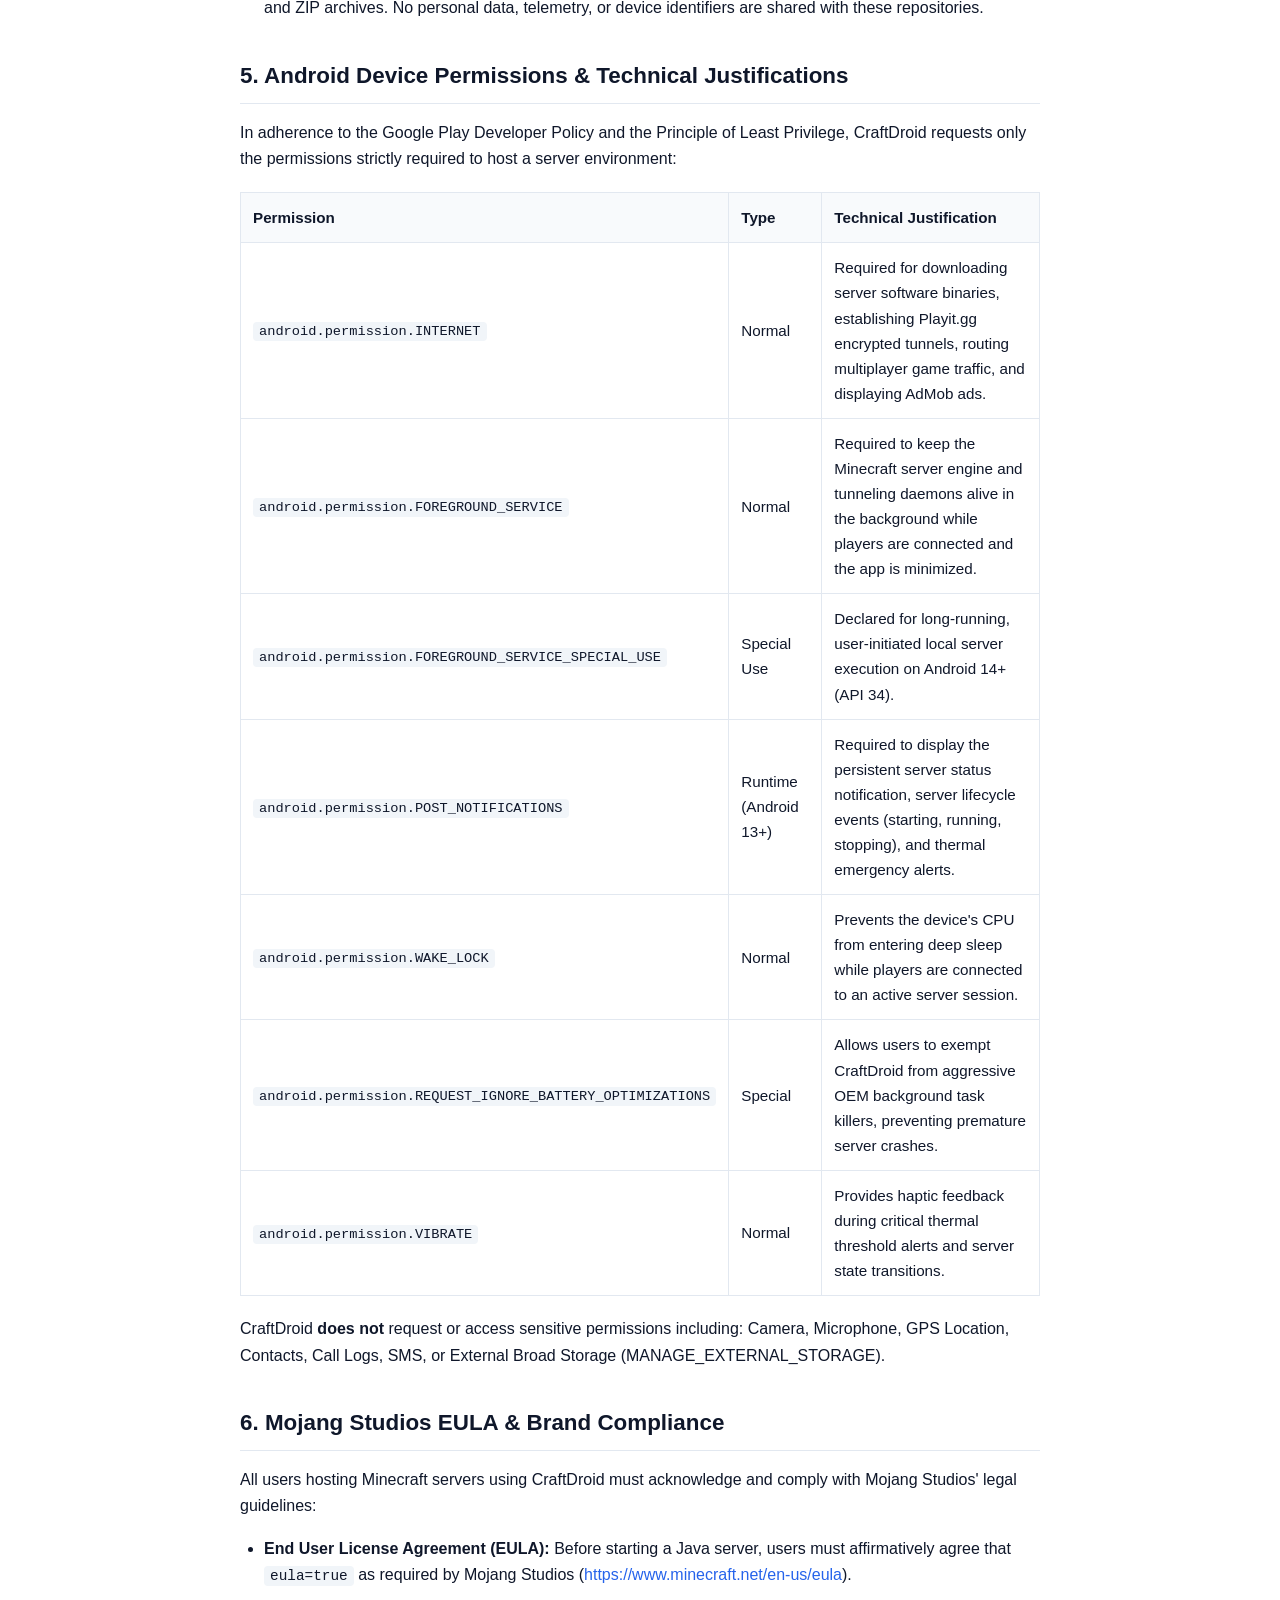
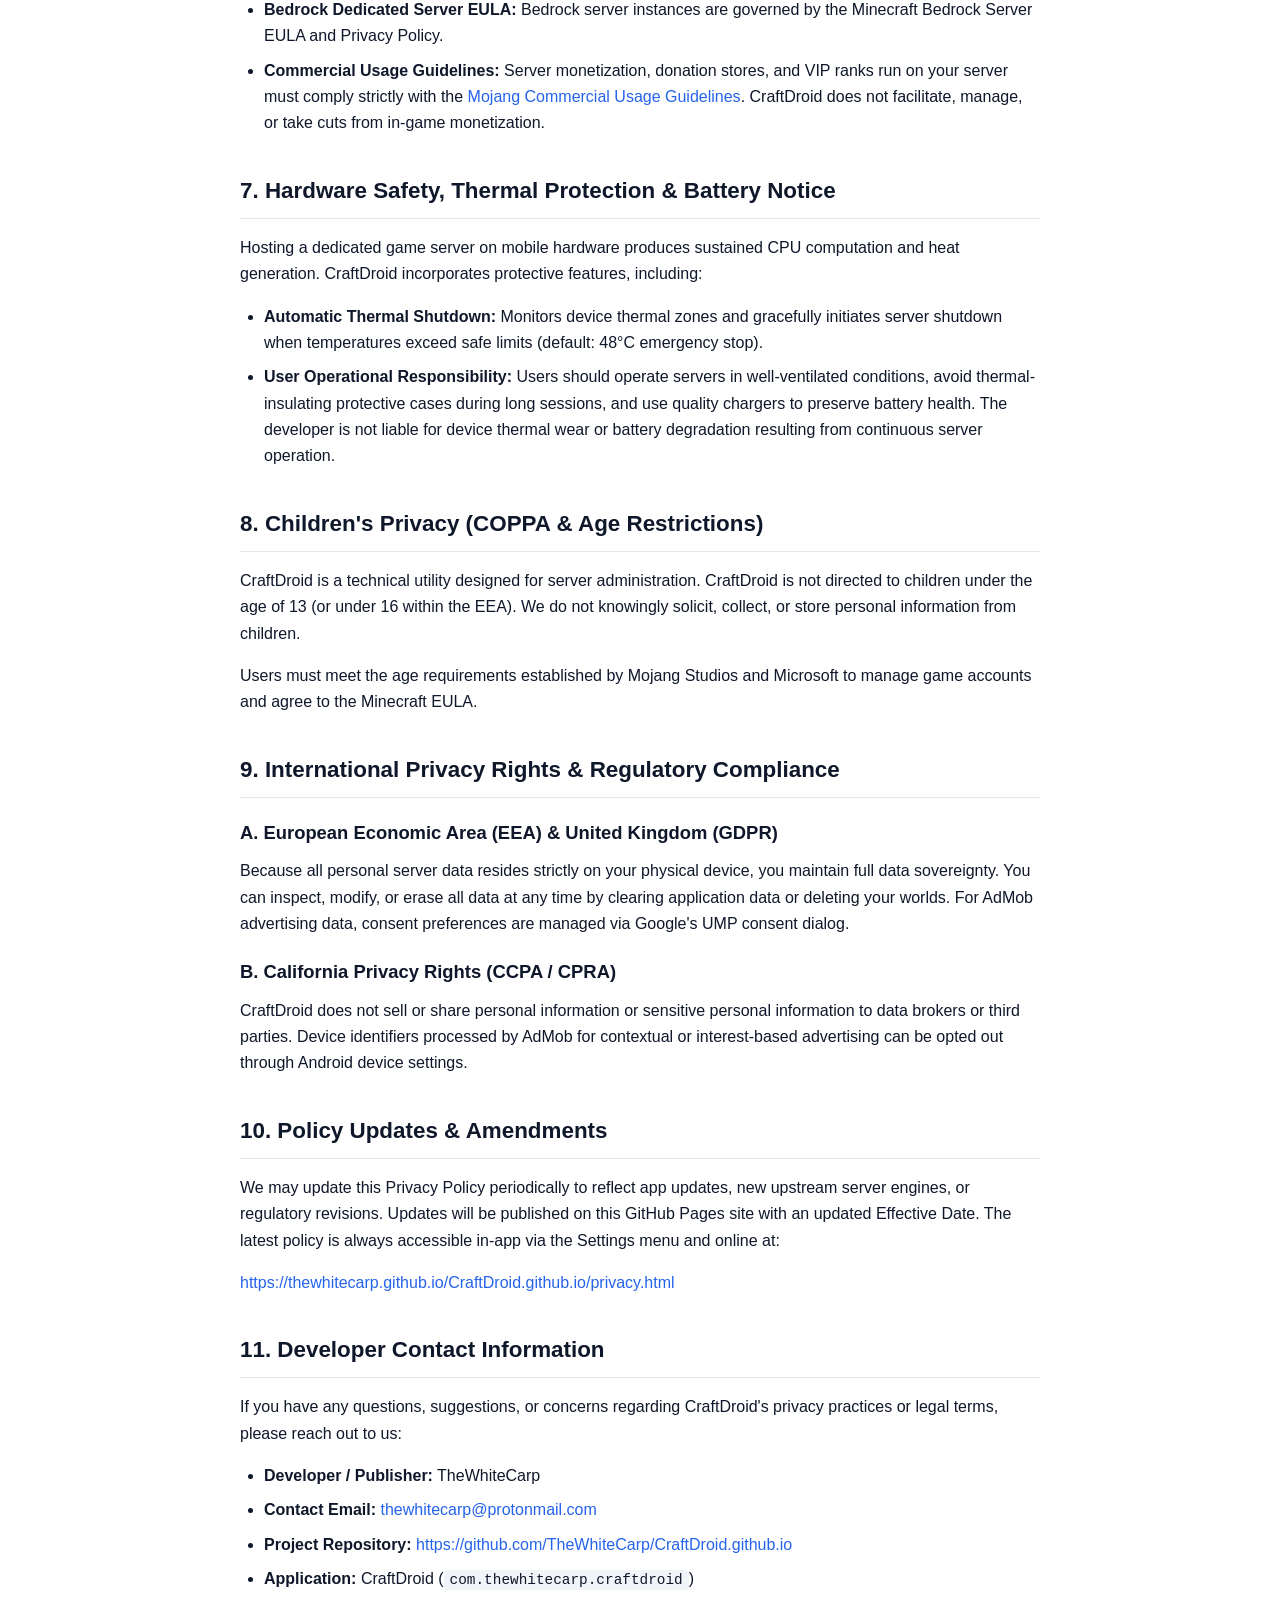
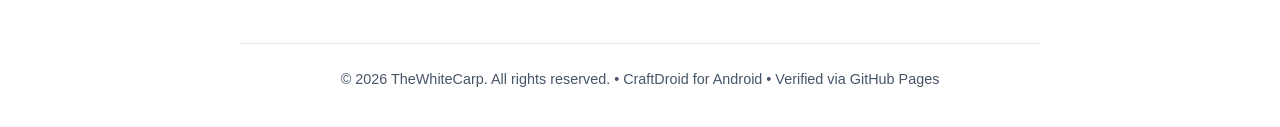
==== commit 885be023: "Fix Package ID to com.thewhitecarp.craftdroid in Terms and Privacy pages" ====
--- a/index.html
+++ b/index.html
@@ -251,7 +251,7 @@
     <h1>Privacy Policy for CraftDroid</h1>
     <div class="meta">
       <strong>Application Name:</strong> CraftDroid &bull; 
-      <strong>Package ID:</strong> <code>com.example.craftdroid</code> &bull; 
+      <strong>Package ID:</strong> <code>com.thewhitecarp.craftdroid</code> &bull; 
       <strong>Developer / Publisher:</strong> TheWhiteCarp &bull; 
       <strong>Effective Date:</strong> September 27, 2026 &bull; 
       <strong>Status:</strong> <span style="color: #16a34a; font-weight: 600;">Verified GitHub Pages Deployment</span>
@@ -291,7 +291,7 @@
       <h2>3. Local Storage, World Custody &amp; Data Retention</h2>
       <p>All server installations, JVM dependencies, configurations, and world files reside strictly in local storage on your Android device:</p>
       <ul>
-        <li><strong>Sandboxed Rootfs Directory:</strong> Server runtime files (OpenJDK, Paper/Purpur JARs, Bedrock server binaries) are stored inside the app-specific internal directory: <code>/data/data/com.example.craftdroid/files/</code>.</li>
+        <li><strong>Sandboxed Rootfs Directory:</strong> Server runtime files (OpenJDK, Paper/Purpur JARs, Bedrock server binaries) are stored inside the app-specific internal directory: <code>/data/data/com.thewhitecarp.craftdroid/files/</code>.</li>
         <li><strong>User Storage Access Framework (SAF):</strong> When creating world backups or exporting server archives (<code>.tar.gz</code> / <code>.zip</code>), CraftDroid uses Android's native Storage Access Framework. You retain complete custody over the destination directory (e.g., Downloads, Documents, or external SD card).</li>
         <li><strong>Complete User Deletion Rights:</strong> You can completely erase any server environment, reset credentials, or clear worlds at any time through the in-app Worlds and Settings menus. Clearing application data via Android System Settings or uninstalling CraftDroid permanently deletes all local server instances, world data, and configurations immediately from your device.</li>
       </ul>
@@ -428,7 +428,7 @@
         <li><strong>Developer / Publisher:</strong> TheWhiteCarp</li>
         <li><strong>Contact Email:</strong> <a href="mailto:thewhitecarp@protonmail.com">thewhitecarp@protonmail.com</a></li>
         <li><strong>Project Repository:</strong> <a href="https://github.com/TheWhiteCarp/CraftDroid.github.io" target="_blank" rel="noopener">https://github.com/TheWhiteCarp/CraftDroid.github.io</a></li>
-        <li><strong>Application:</strong> CraftDroid (<code>com.example.craftdroid</code>)</li>
+        <li><strong>Application:</strong> CraftDroid (<code>com.thewhitecarp.craftdroid</code>)</li>
       </ul>
     </section>
   </main>
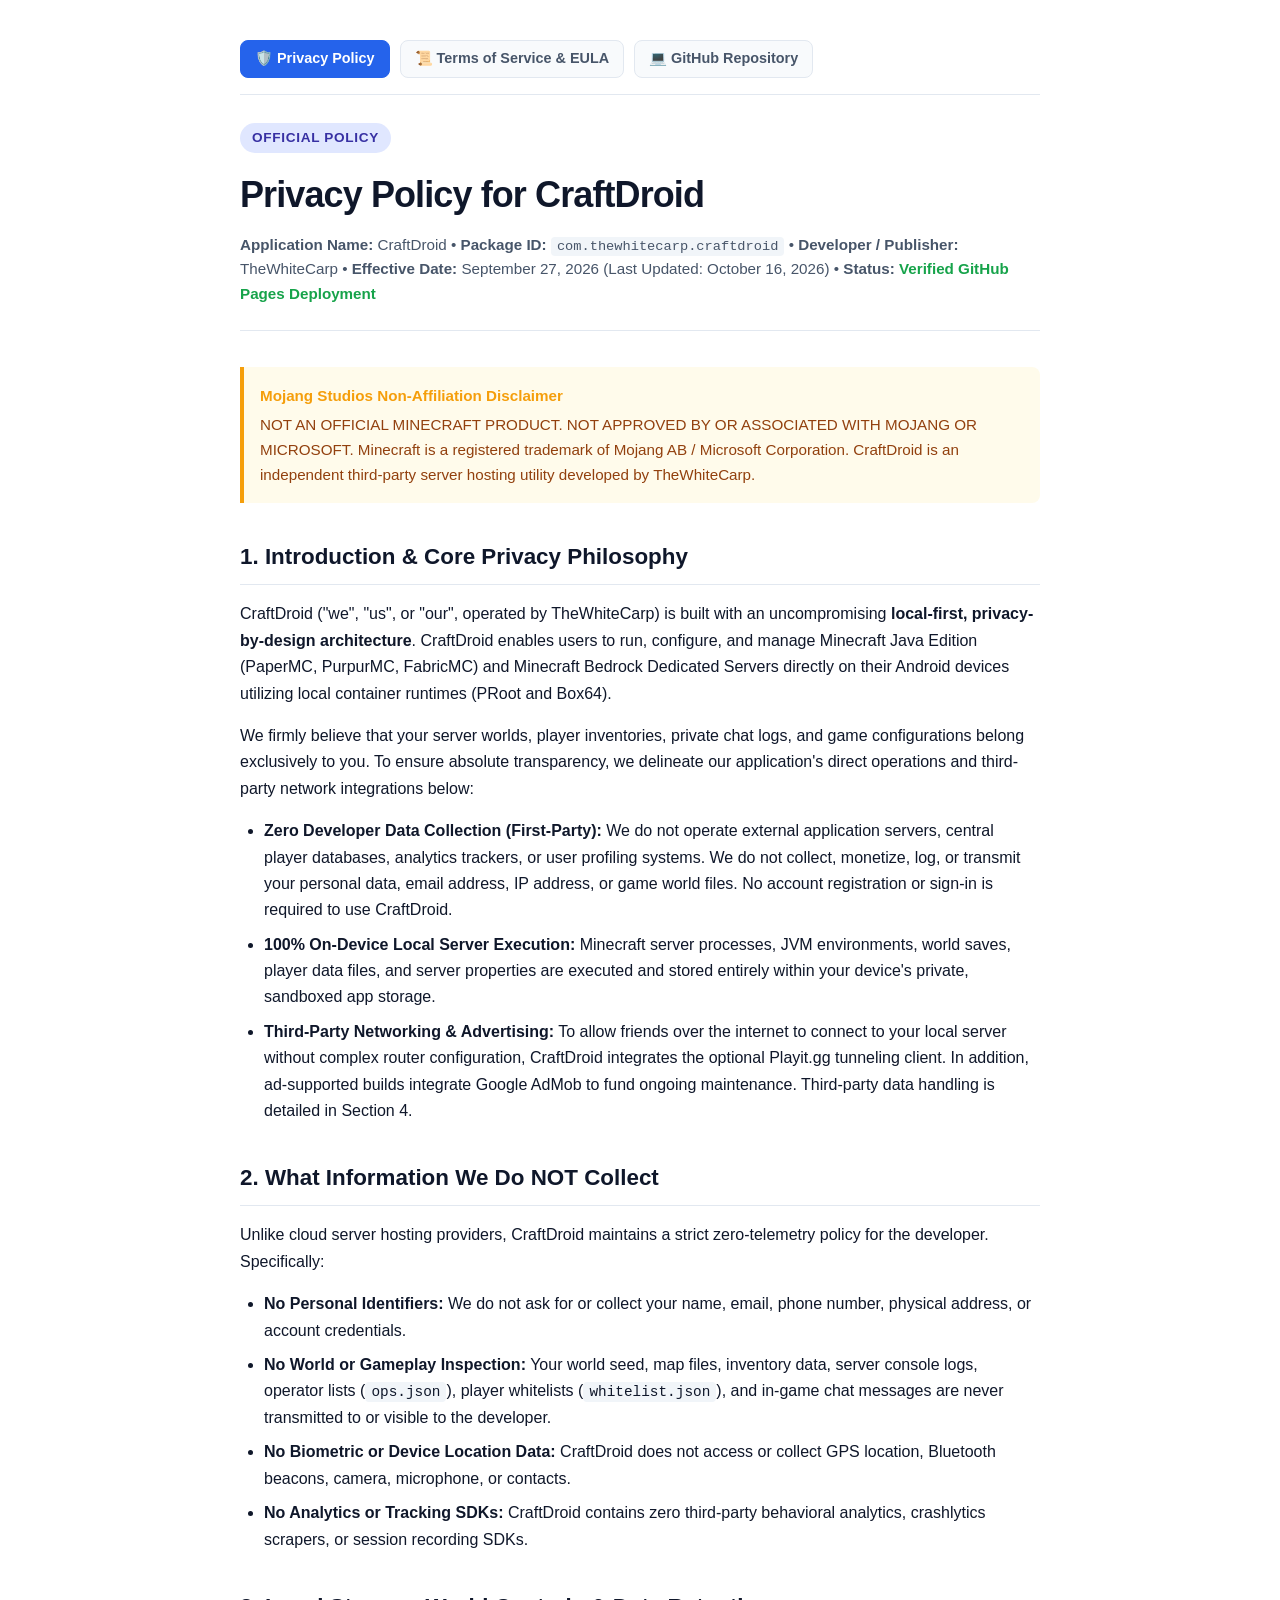
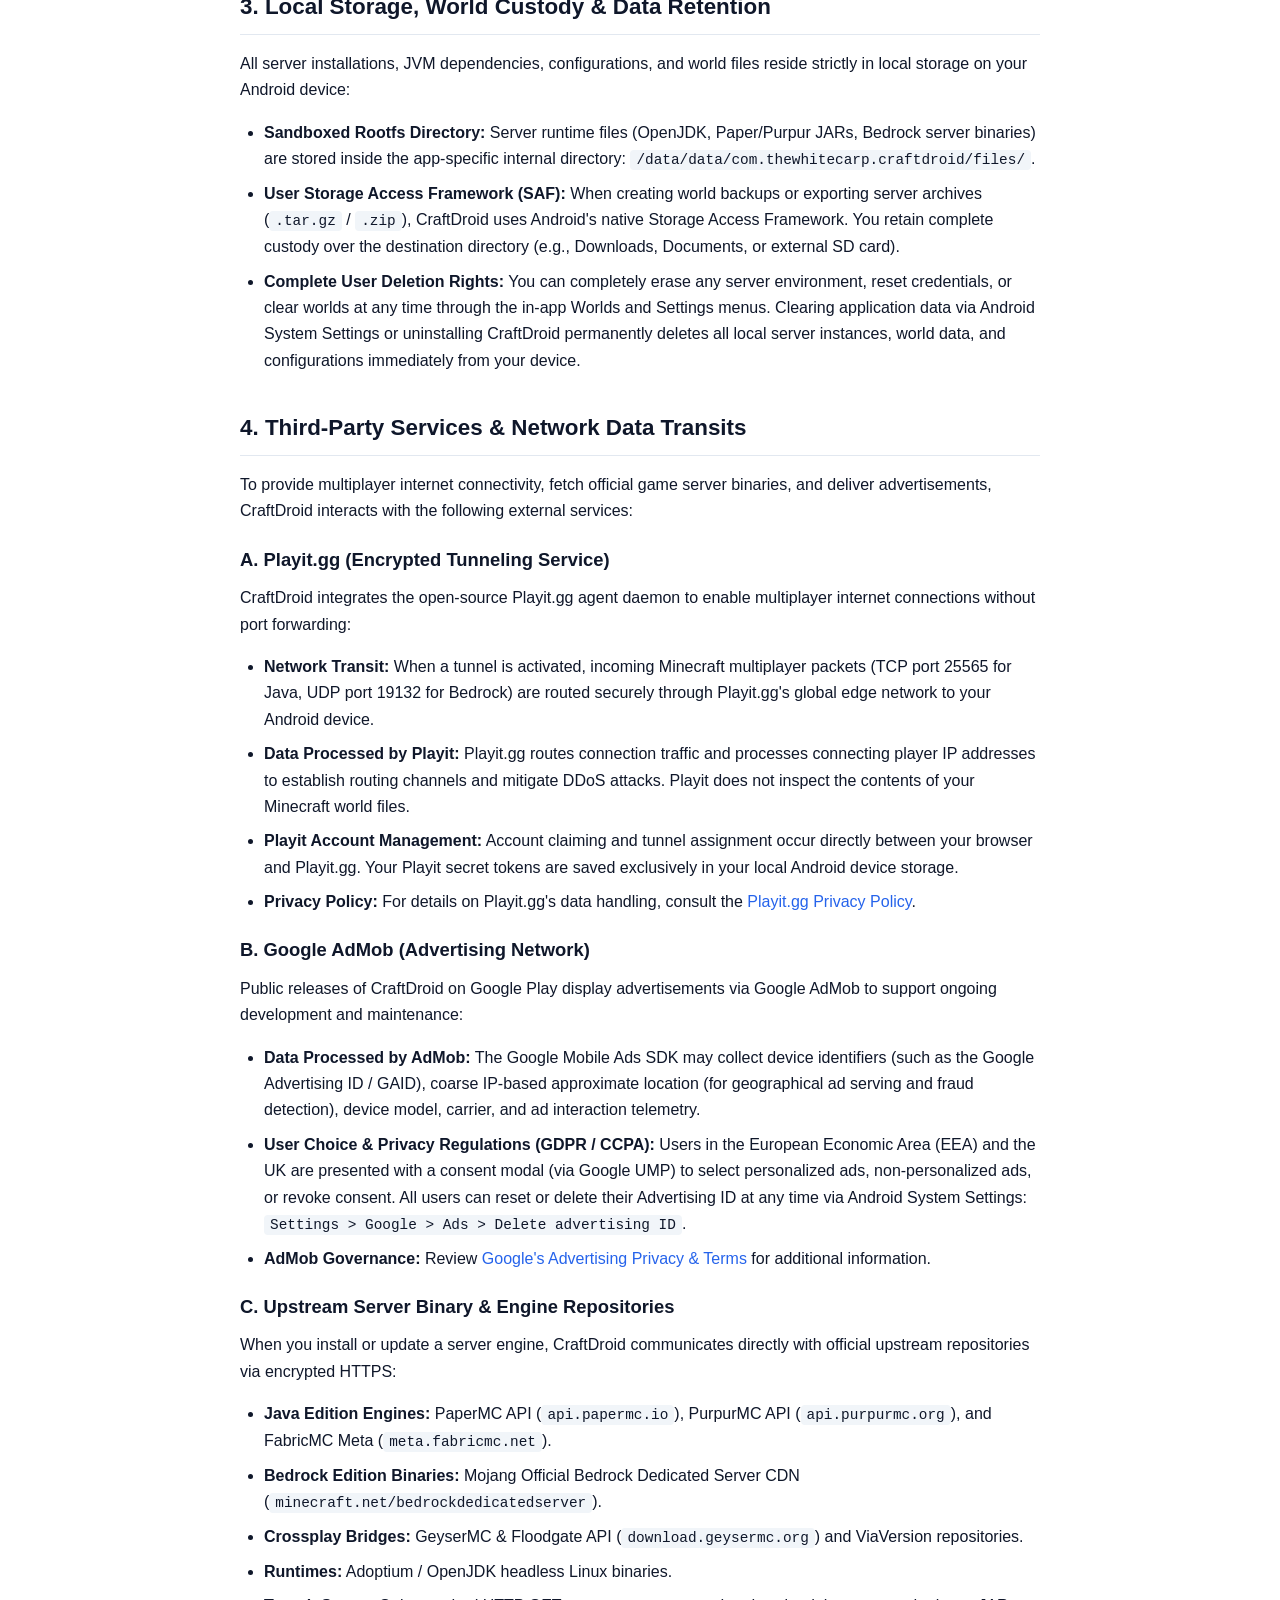
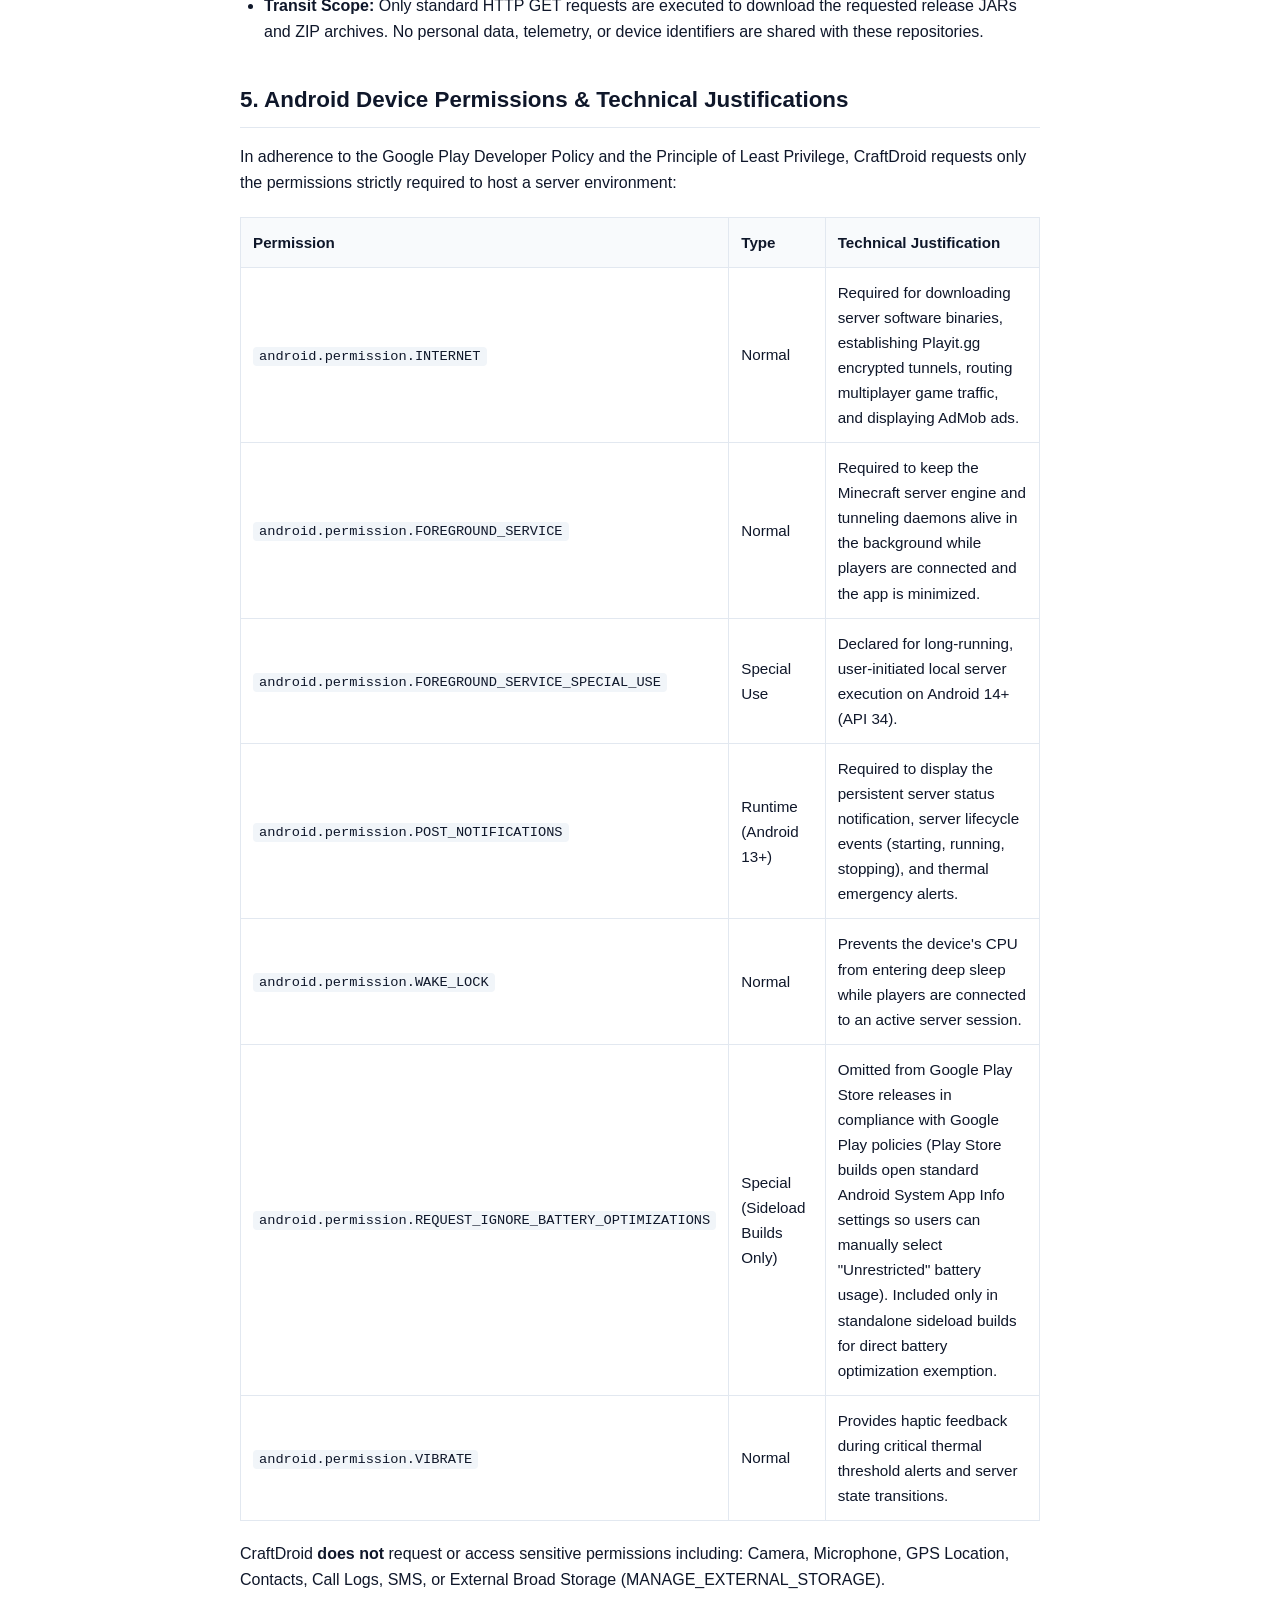
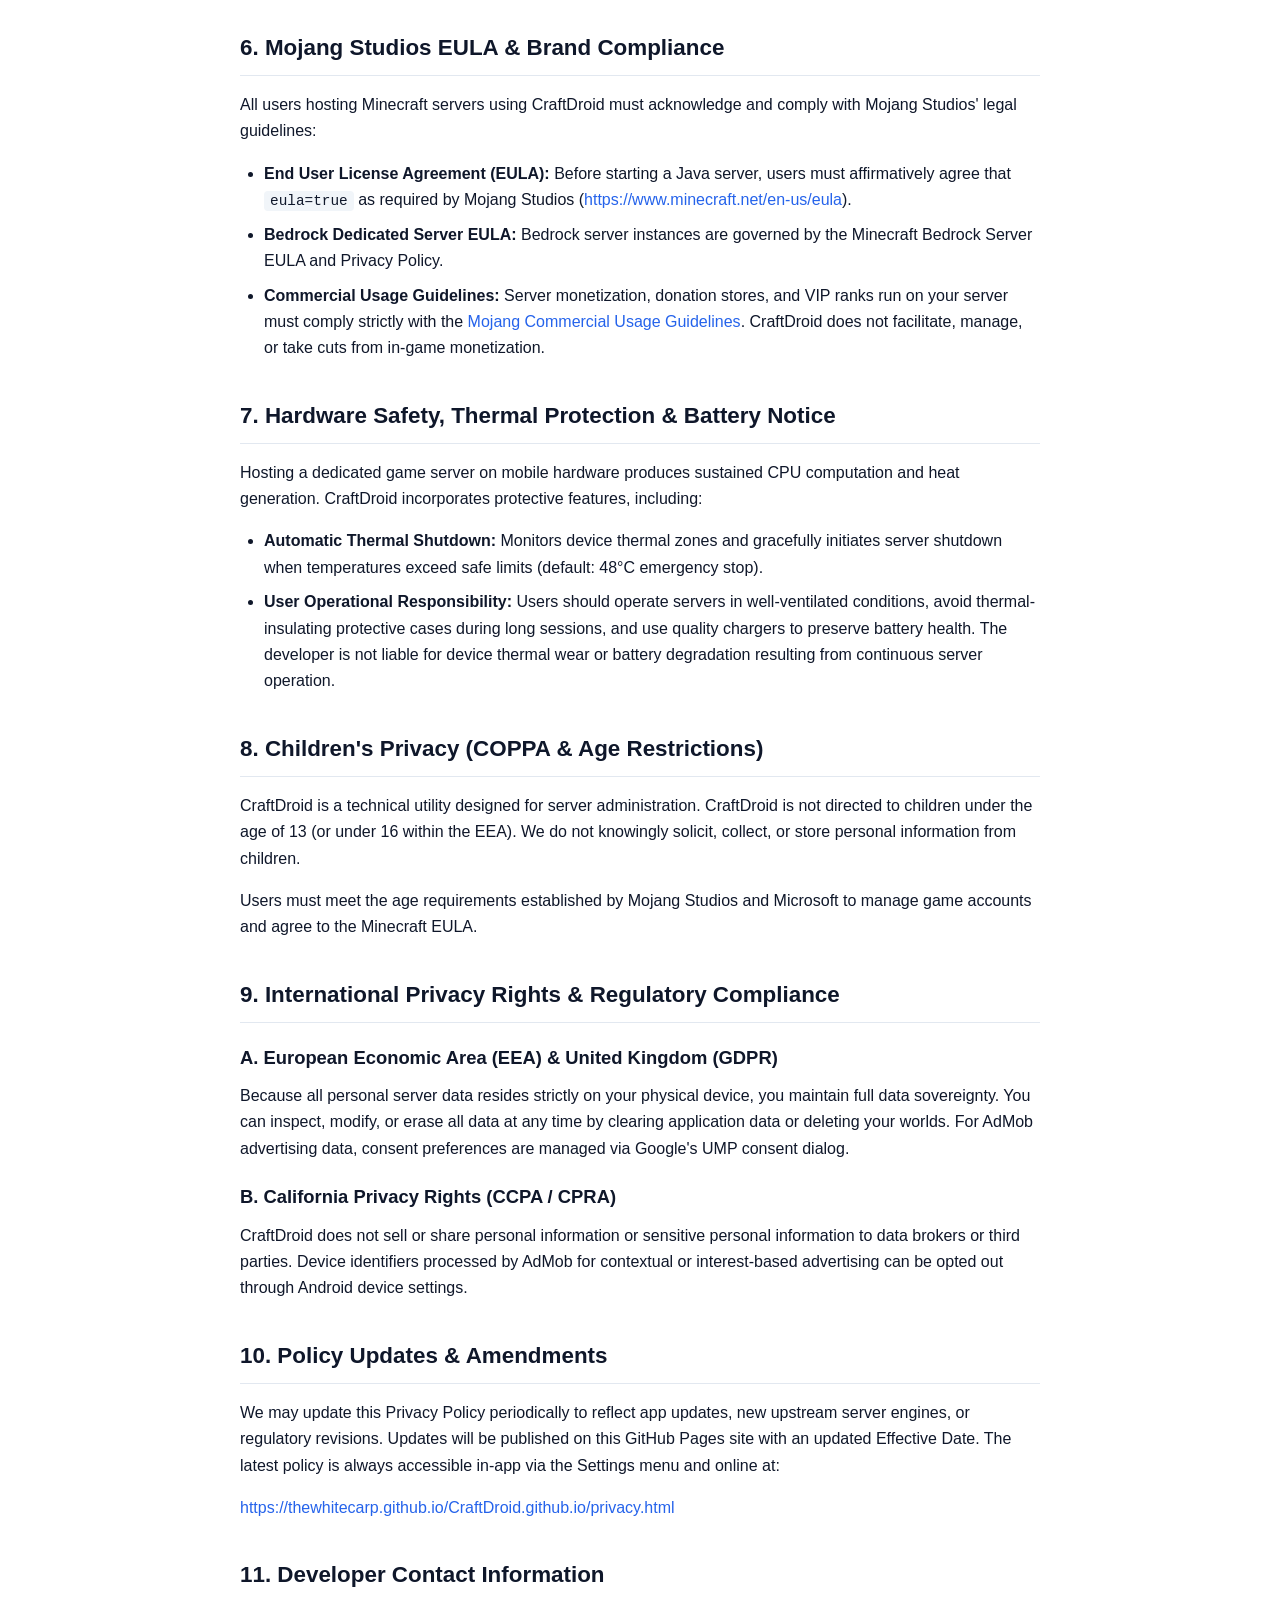
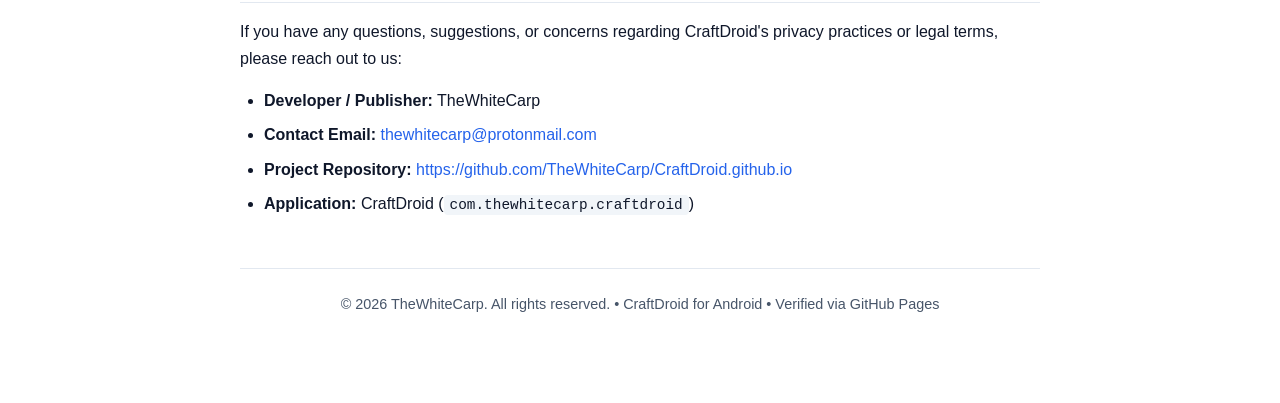
==== commit a2f4c286: "Sync docs/ and doc/ with updated Privacy Policy, Terms, and Package ID (com.thewhitecarp.craftdroid)" ====
--- a/index.html
+++ b/index.html
@@ -253,7 +253,7 @@
       <strong>Application Name:</strong> CraftDroid &bull; 
       <strong>Package ID:</strong> <code>com.thewhitecarp.craftdroid</code> &bull; 
       <strong>Developer / Publisher:</strong> TheWhiteCarp &bull; 
-      <strong>Effective Date:</strong> September 27, 2026 &bull; 
+      <strong>Effective Date:</strong> September 27, 2026 (Last Updated: October 16, 2026) &bull; 
       <strong>Status:</strong> <span style="color: #16a34a; font-weight: 600;">Verified GitHub Pages Deployment</span>
     </div>
   </header>
@@ -368,8 +368,8 @@
           </tr>
           <tr>
             <td><code>android.permission.REQUEST_IGNORE_BATTERY_OPTIMIZATIONS</code></td>
-            <td>Special</td>
-            <td>Allows users to exempt CraftDroid from aggressive OEM background task killers, preventing premature server crashes.</td>
+            <td>Special (Sideload Builds Only)</td>
+            <td>Omitted from Google Play Store releases in compliance with Google Play policies (Play Store builds open standard Android System App Info settings so users can manually select "Unrestricted" battery usage). Included only in standalone sideload builds for direct battery optimization exemption.</td>
           </tr>
           <tr>
             <td><code>android.permission.VIBRATE</code></td>
